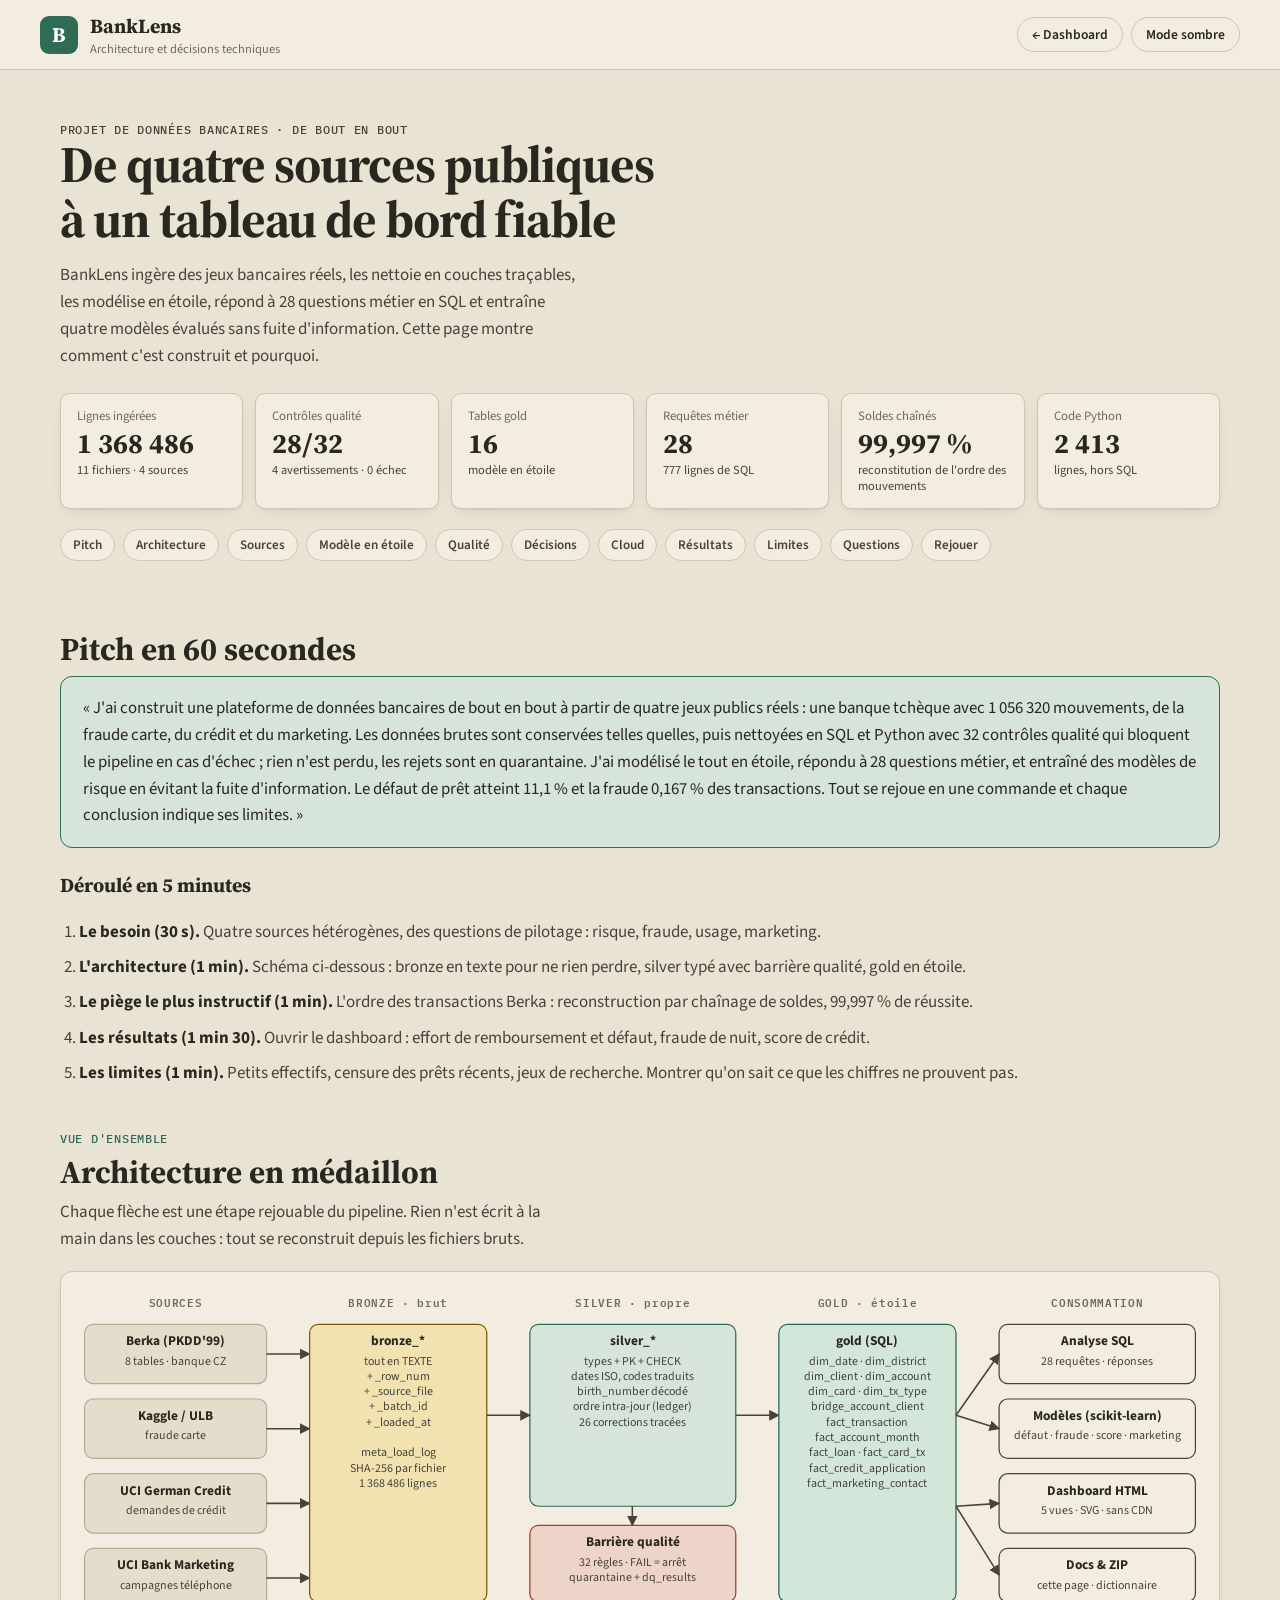
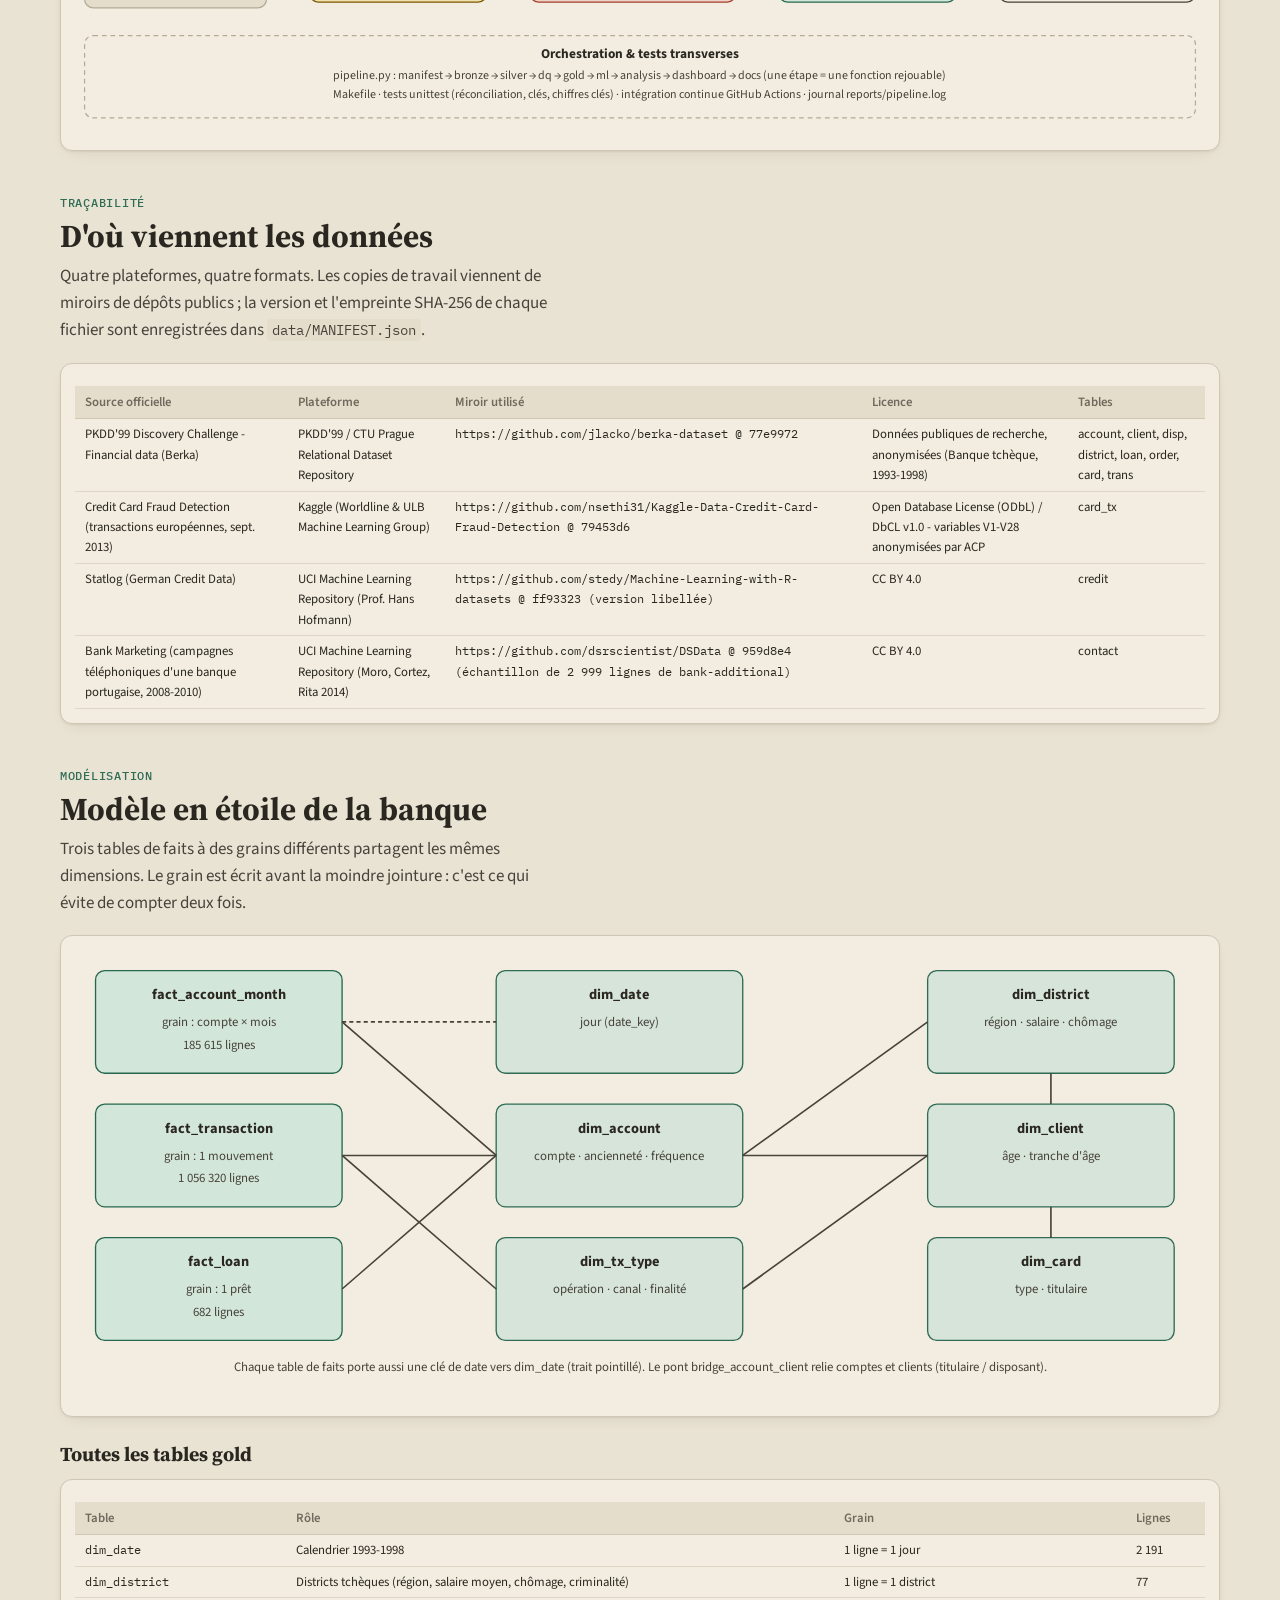
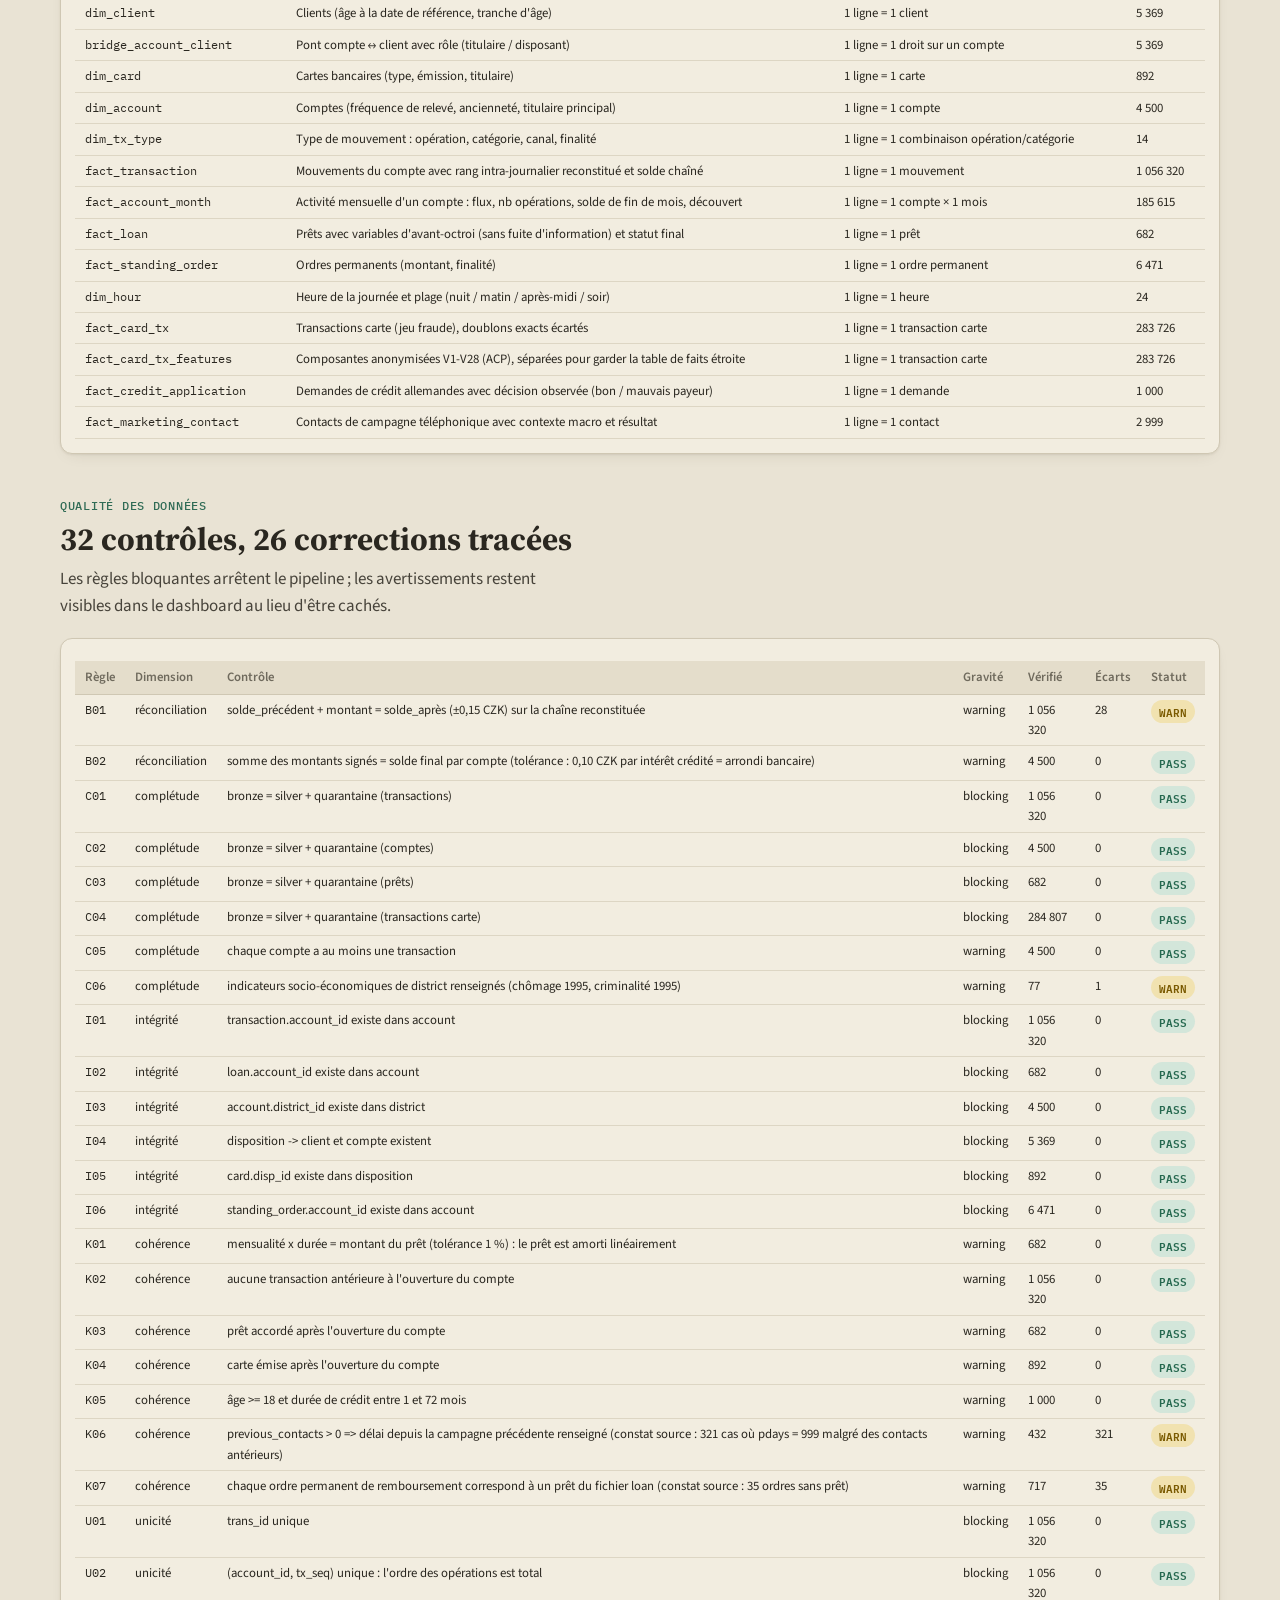
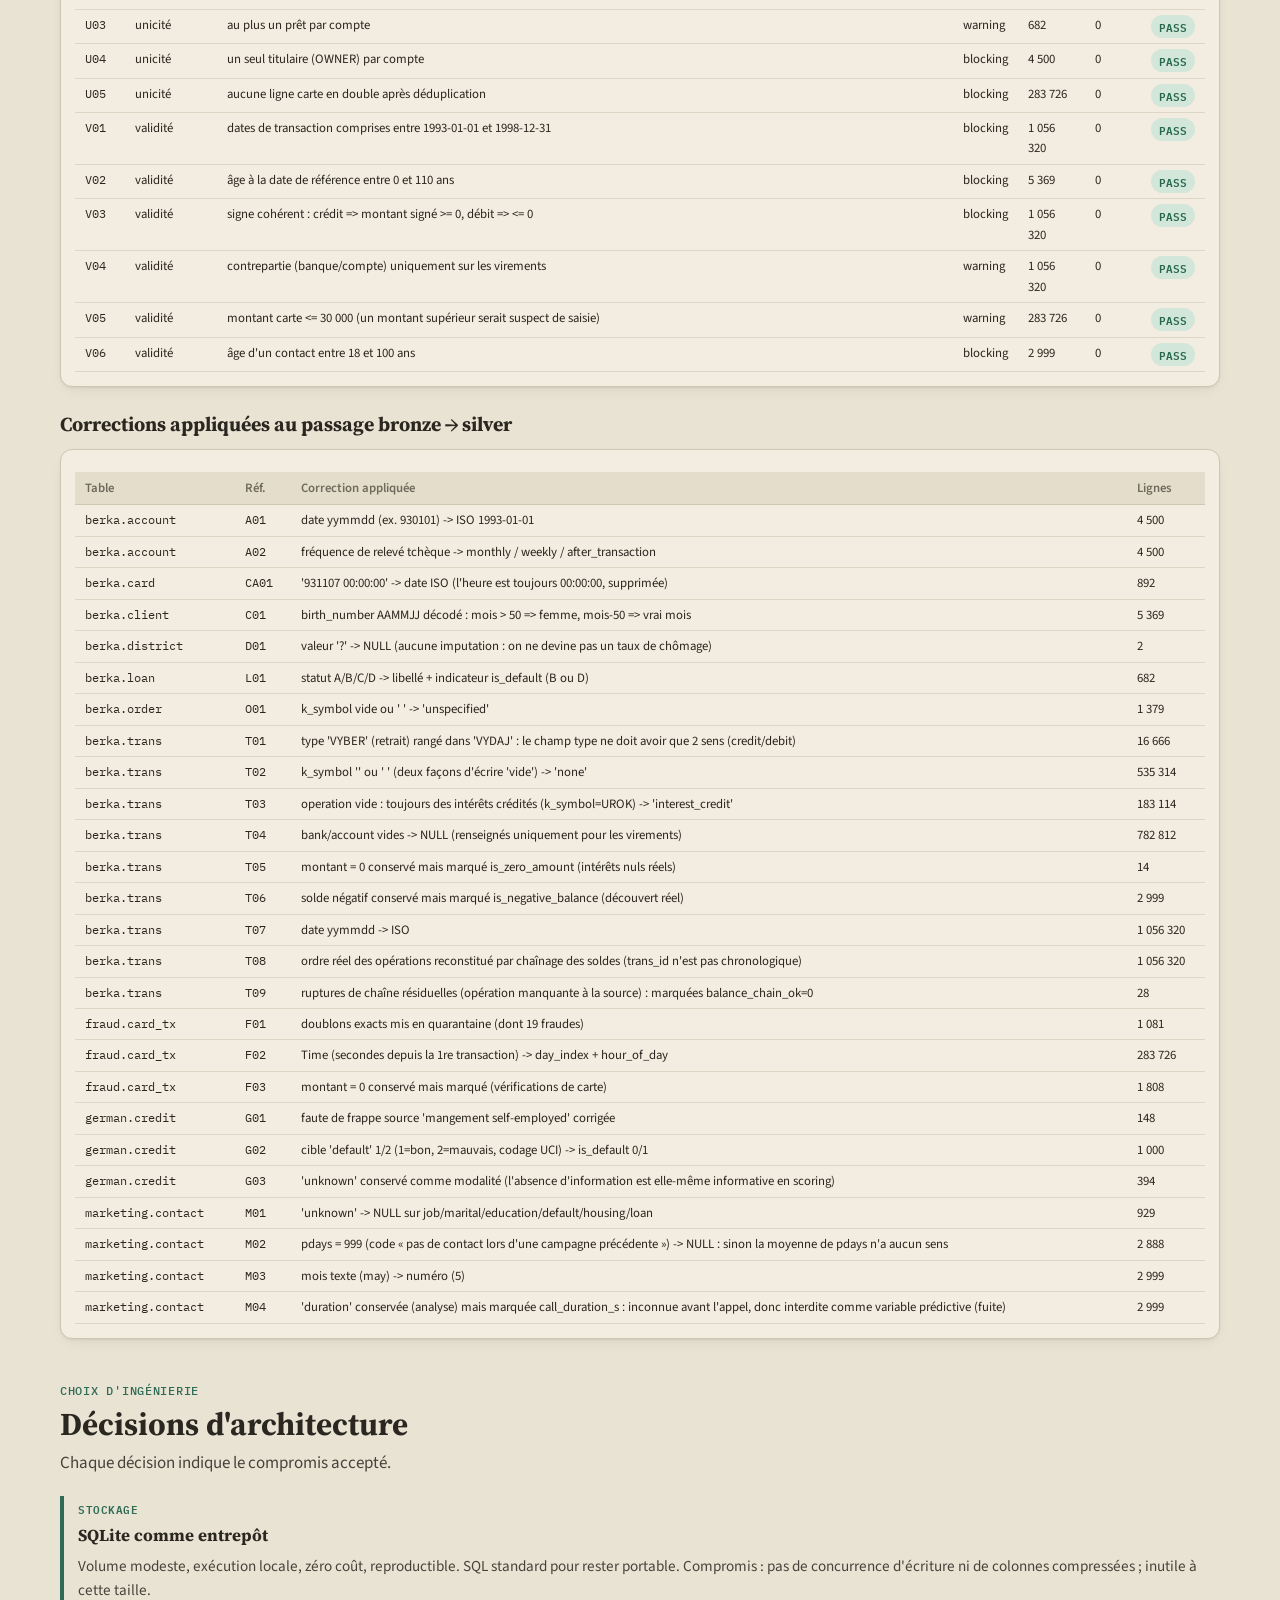
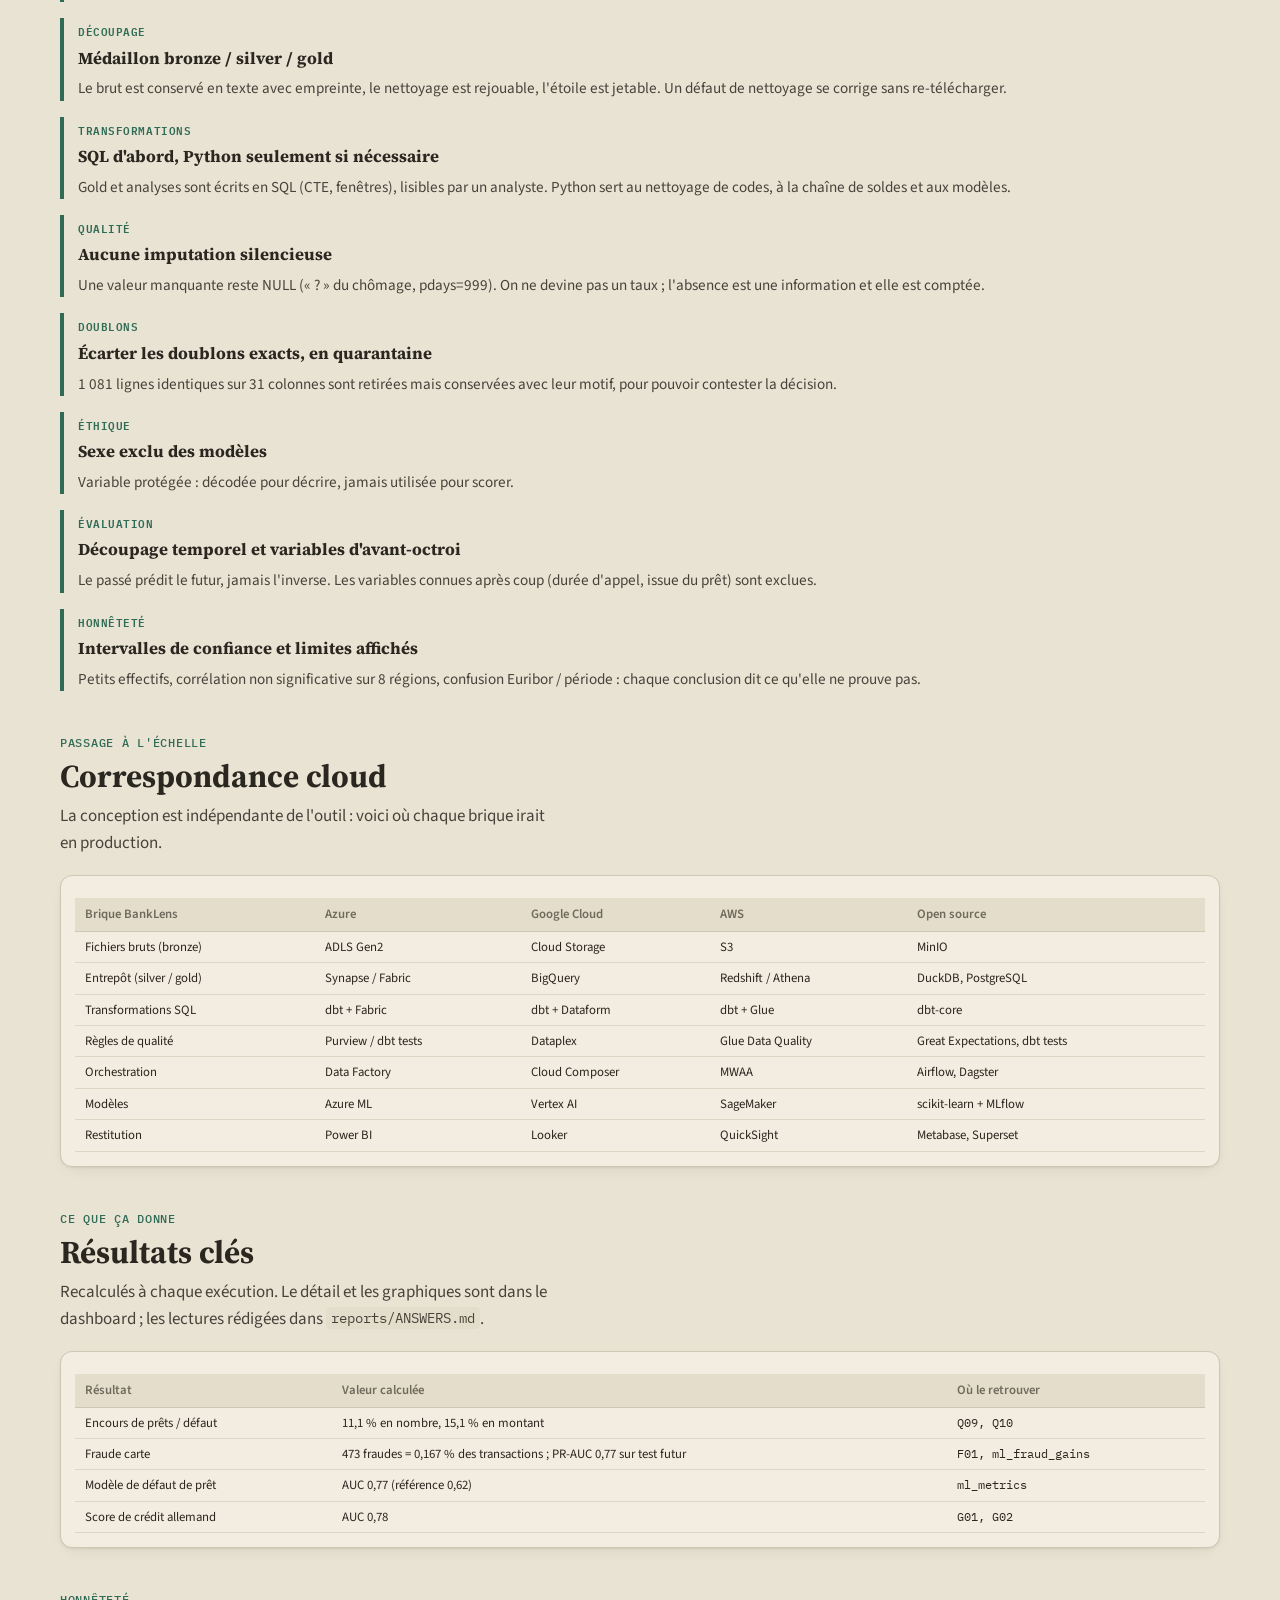
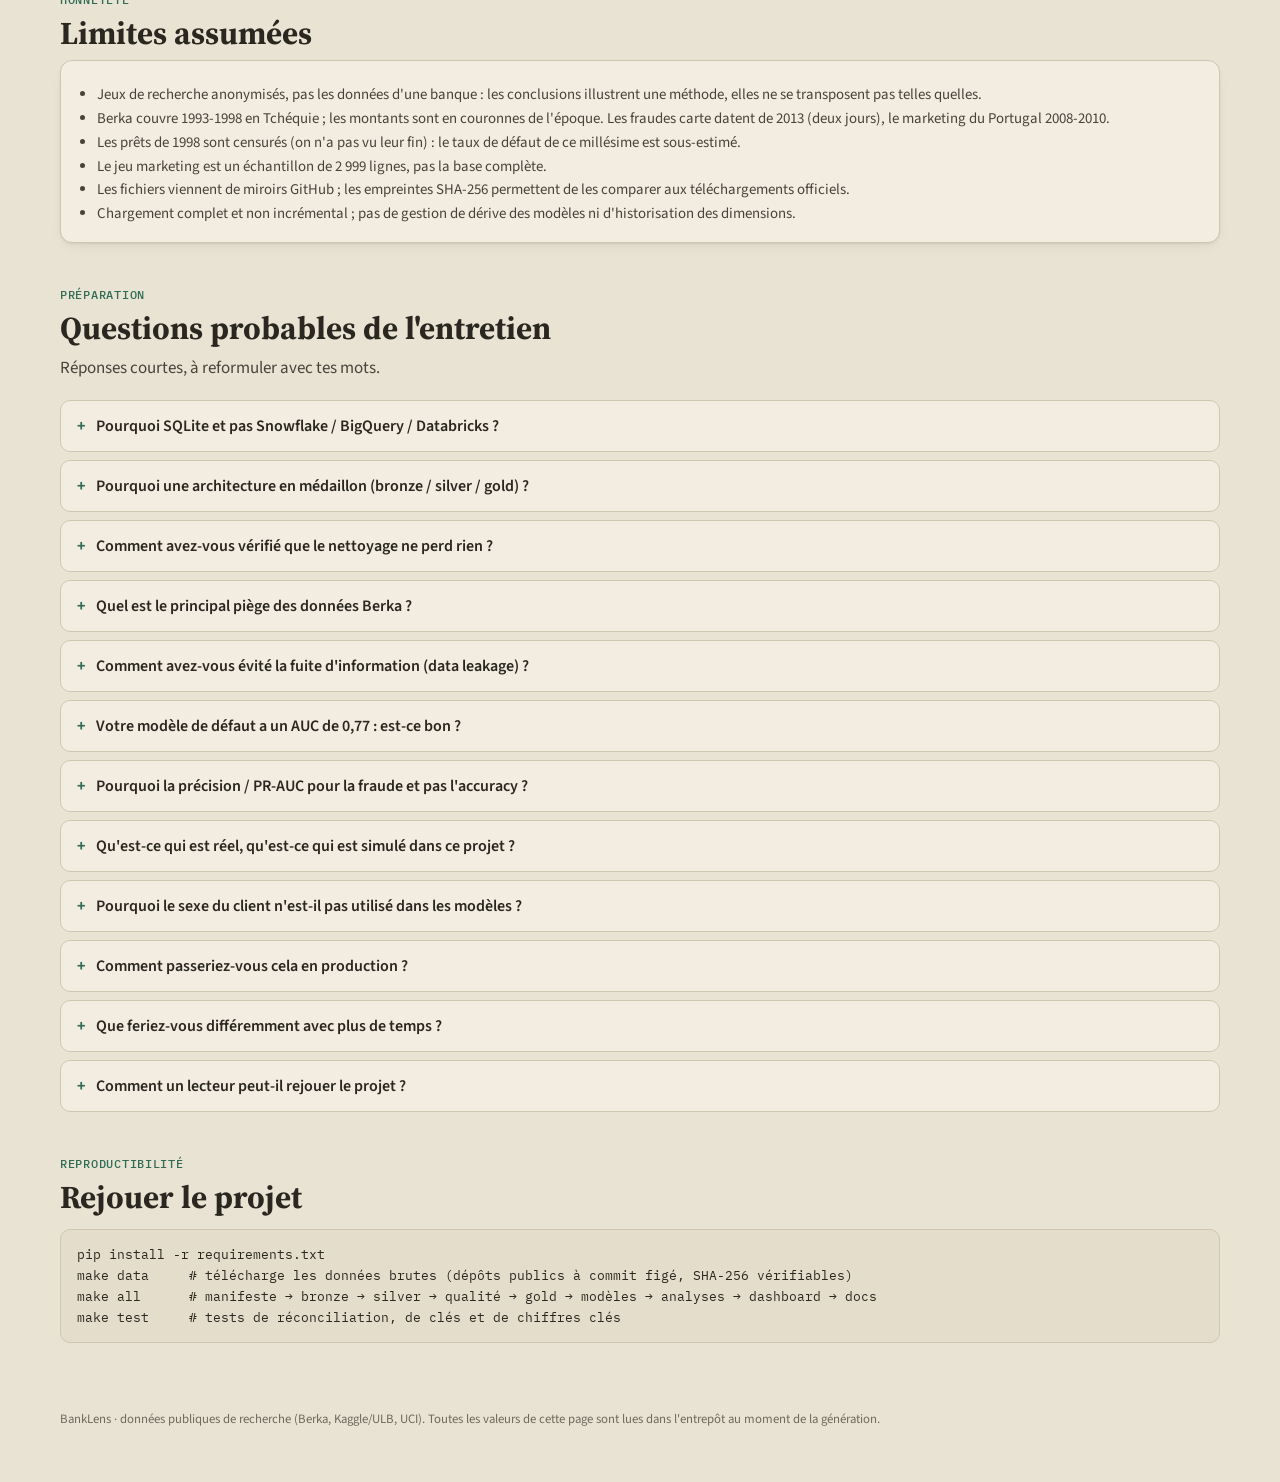
==== dashboard/architecture.html @ f5692cf8 "Initial commit: BankLens data platform" ====
<!doctype html><html lang="fr"><head><meta charset="utf-8"><meta name="viewport" content="width=device-width,initial-scale=1">
<title>BankLens - architecture</title>
<link rel="preconnect" href="https://fonts.googleapis.com"><link rel="preconnect" href="https://fonts.gstatic.com" crossorigin>
<link rel="stylesheet" href="https://fonts.googleapis.com/css2?family=Source+Serif+4:opsz,wght@8..60,400;8..60,600;8..60,700&family=Source+Sans+3:wght@400;500;600&family=IBM+Plex+Mono:wght@400;500&display=swap">
<style>:root{color-scheme:light;
--bg:#e9e3d4;--surface:#f2ede0;--surface-2:#e4ddcb;--ink:#2a2720;--ink-2:#47433a;--muted:#6f6a5d;--line:#cfc7b3;--line-soft:#ddd6c4;
--accent:#2f6b55;--accent-soft:#d6e4da;--on-accent:#fff;--bad:#a63d2a;--bad-soft:#eed3c8;--good:#25684f;--good-soft:#d3e6da;--warn:#7a5a00;--warn-soft:#f1e2b0;
--s1:#2a6fb5;--s2:#d0652f;--s3:#2e8a62;--alert:#d0652f;--grid:#d6cfbc;--axis:#b3ab96;
--f-display:"Source Serif 4",Georgia,"Times New Roman",serif;--f-body:"Source Sans 3","Segoe UI",system-ui,sans-serif;--f-mono:"IBM Plex Mono",ui-monospace,Menlo,Consolas,monospace;
--shadow:0 1px 2px rgba(60,50,30,.08),0 6px 18px -10px rgba(60,50,30,.18)}
:root[data-theme="dark"]{color-scheme:dark;
--bg:#1b1a17;--surface:#242320;--surface-2:#2d2b27;--ink:#f1ede4;--ink-2:#d2ccbf;--muted:#a39c8d;--line:#3b3832;--line-soft:#302e29;
--accent:#8fc3a8;--accent-soft:#26362e;--on-accent:#12201a;--bad:#e8a08f;--bad-soft:#3a2420;--good:#8fc3a8;--good-soft:#223329;--warn:#f0d58a;--warn-soft:#3a3016;
--s1:#4589d6;--s2:#dd6f3d;--s3:#29a578;--alert:#dd6f3d;--grid:#34322d;--axis:#4a463e;--shadow:0 1px 2px rgba(0,0,0,.35)}
*{box-sizing:border-box}html{scroll-behavior:smooth}
body{margin:0;background:var(--bg);color:var(--ink);font:17px/1.6 var(--f-body)}
h1,h2,h3{font-family:var(--f-display);margin:0;text-wrap:balance;color:var(--ink)}
.top{position:sticky;top:0;z-index:20;display:flex;flex-wrap:wrap;gap:12px 24px;align-items:center;padding:12px clamp(16px,4vw,40px);background:var(--surface);border-bottom:1px solid var(--line)}
.brand{display:flex;gap:12px;align-items:center}.brand b{font:700 1.25rem var(--f-display)}.brand small{display:block;color:var(--muted);font-size:.78rem;line-height:1.2}
.logo{display:grid;place-items:center;width:38px;height:38px;border-radius:9px;background:var(--accent);color:var(--on-accent);font:700 1.3rem var(--f-display)}
.tabs{display:flex;gap:4px;flex-wrap:wrap;margin-left:auto}.tab{font:600 .9rem var(--f-body);color:var(--ink-2);background:none;border:1px solid transparent;border-radius:8px;padding:8px 13px;cursor:pointer}
.tab:hover{background:var(--surface-2)}.tab[aria-selected="true"]{background:var(--accent-soft);color:var(--ink);border-color:var(--accent)}
.tools{display:flex;gap:8px}.btn{font:600 .85rem var(--f-body);color:var(--ink);text-decoration:none;background:var(--surface);border:1px solid var(--line);border-radius:99px;padding:7px 14px;cursor:pointer}.btn:hover{border-color:var(--accent)}
main{max-width:1240px;margin:0 auto;padding:28px clamp(16px,4vw,40px) 40px}
.vh{margin-bottom:22px}.kick{font:500 .76rem var(--f-mono);text-transform:uppercase;letter-spacing:.06em;color:var(--accent);margin:0 0 8px}
.vh h2{font-size:clamp(1.7rem,3.2vw,2.5rem);line-height:1.12;font-weight:700;letter-spacing:-.015em}.lead{max-width:62ch;color:var(--ink-2);margin:10px 0 0}
.kpis{display:grid;grid-template-columns:repeat(auto-fit,minmax(10.5rem,1fr));gap:12px;margin-bottom:22px}
.kpi{background:var(--surface);border:1px solid var(--line);border-radius:10px;padding:14px 16px;box-shadow:var(--shadow);min-width:0}
.kl{font-size:.8rem;color:var(--muted);line-height:1.25}.kv{font:700 1.75rem/1.15 var(--f-display);margin:4px 0 2px;white-space:nowrap;overflow:hidden;text-overflow:ellipsis}.ks{font-size:.78rem;color:var(--ink-2);line-height:1.3}
.kpi.warn .kv{color:var(--bad)}.kpi.good .kv{color:var(--good)}
.grid{display:grid;grid-template-columns:repeat(2,minmax(0,1fr));gap:18px}.card{margin:0;background:var(--surface);border:1px solid var(--line);border-radius:12px;padding:18px 20px 14px;box-shadow:var(--shadow);min-width:0}
.card.wide{grid-column:1/-1}.card h3{font-size:1.18rem;line-height:1.25;font-weight:700}.sub{margin:5px 0 12px;color:var(--muted);font-size:.84rem;line-height:1.4}
.plot{width:100%}.ch{width:100%;height:auto;display:block;overflow:visible}
.note{margin:8px 0 0;font-size:.84rem;color:var(--ink-2);padding:8px 11px;border-left:3px solid var(--accent);background:var(--accent-soft);border-radius:0 6px 6px 0}
.src{margin:12px 0 0;font:400 .72rem var(--f-mono);color:var(--muted)}
details.dv{margin-top:10px}details.dv summary{cursor:pointer;font-size:.82rem;color:var(--accent);font-weight:600}
.tw{overflow-x:auto;margin-top:8px}table{border-collapse:collapse;width:100%;font-size:.8rem}caption{text-align:left}
th{text-align:left;font-weight:600;color:var(--muted);background:var(--surface-2);padding:6px 10px;border-bottom:1px solid var(--line);white-space:nowrap}
td{padding:5px 10px;border-bottom:1px solid var(--line-soft);vertical-align:top}.r{text-align:right;font-variant-numeric:tabular-nums}.mono{font-family:var(--f-mono);font-size:.74rem}.sha{color:var(--muted)}
code{font-family:var(--f-mono);font-size:.85em;background:var(--surface-2);padding:.1em .35em;border-radius:4px}
.chip{display:inline-block;font:600 .68rem var(--f-mono);padding:2px 8px;border-radius:99px}.chip.ok{background:var(--good-soft);color:var(--good)}.chip.warn{background:var(--warn-soft);color:var(--warn)}.chip.ko{background:var(--bad-soft);color:var(--bad)}
/* graphiques */
svg line.gl{stroke:var(--grid);stroke-width:1}svg line.base{stroke:var(--axis);stroke-width:1.2}svg line.tick{stroke:var(--axis)}
svg .ax{fill:var(--muted);font:11px var(--f-body)}svg .ax.lab{fill:var(--ink-2);font-size:12px}svg .ax.em{fill:var(--ink-2);font-weight:600}
svg .vl{fill:var(--ink);font:600 11.5px var(--f-body);font-variant-numeric:tabular-nums}svg .vl.sm{font-size:10px}svg .lg{fill:var(--ink-2);font:12px var(--f-body)}
svg .mk.s1,svg .dot.s1{fill:var(--s1)}svg .mk.s2,svg .dot.s2{fill:var(--s2)}svg .mk.s3,svg .dot.s3{fill:var(--s3)}svg .mk.bad{fill:var(--alert)}
svg .mk{transition:opacity .15s}svg .mk:hover{opacity:.8}
svg .ln{fill:none;stroke-width:2.4;stroke-linejoin:round;stroke-linecap:round}svg .ln.s1{stroke:var(--s1)}svg .ln.s2{stroke:var(--s2)}svg .ln.s3{stroke:var(--s3)}
svg .hit{fill:transparent;cursor:crosshair}svg .hit:hover{fill:var(--ink);fill-opacity:.15}svg .ring{fill:none;stroke:var(--alert);stroke-width:2}svg .band{fill:var(--accent-soft);opacity:.6}
#tip{position:fixed;z-index:50;pointer-events:none;background:var(--ink);color:var(--bg);font:600 .78rem var(--f-body);padding:6px 10px;border-radius:6px;max-width:280px}
footer{max-width:1240px;margin:0 auto;padding:0 clamp(16px,4vw,40px) 40px;color:var(--muted);font-size:.8rem}
[hidden]{display:none!important}
@media (max-width:860px){.grid{grid-template-columns:minmax(0,1fr)}.tabs{margin-left:0;width:100%;overflow-x:auto;flex-wrap:nowrap}.tab{white-space:nowrap}.tools{margin-left:auto}.brand small{display:none}}
@media (max-width:430px){.kv{font-size:1.5rem}.card{padding:14px 12px 12px}}
@media print{.top,#tip{display:none}.view{display:block!important;break-after:page}.card{break-inside:avoid;box-shadow:none}}

.hero{padding:10px 0 26px}.hero h1{font-size:clamp(2rem,4.4vw,3.2rem);line-height:1.08;letter-spacing:-.02em;font-weight:700;max-width:30ch}
.hero p{max-width:66ch;color:var(--ink-2);margin:14px 0 0}
.toc{display:flex;gap:8px;flex-wrap:wrap;margin:20px 0 0}.toc a{font:600 .82rem var(--f-body);text-decoration:none;color:var(--ink-2);border:1px solid var(--line);border-radius:99px;padding:6px 12px;background:var(--surface)}.toc a:hover{border-color:var(--accent);color:var(--ink)}
.blk{margin-top:44px}.blk>h2{font-size:clamp(1.5rem,2.6vw,2rem);line-height:1.15;margin:4px 0 8px}.blk>.lead{margin:0 0 18px}
.scroll{overflow-x:auto;background:var(--surface);border:1px solid var(--line);border-radius:12px;padding:14px;box-shadow:var(--shadow)}
svg.arch{width:100%;min-width:900px;height:auto;display:block}
svg.arch rect{stroke-width:1.3}svg.arch .b-src{fill:var(--surface-2);stroke:var(--axis)}svg.arch .b-br{fill:var(--warn-soft);stroke:var(--warn)}svg.arch .b-si{fill:var(--accent-soft);stroke:var(--accent)}
svg.arch .b-dq{fill:var(--bad-soft);stroke:var(--bad)}svg.arch .b-go{fill:var(--good-soft);stroke:var(--good)}svg.arch .b-co{fill:var(--surface);stroke:var(--ink-2)}svg.arch .b-or{fill:none;stroke:var(--axis);stroke-dasharray:5 4}
svg.arch .bt{fill:var(--ink);font:700 14px var(--f-body)}svg.arch .bl{fill:var(--ink-2);font:12.5px var(--f-body)}svg.arch .ch2{fill:var(--muted);font:600 11.5px var(--f-mono);letter-spacing:.06em}
svg.arch .ar{stroke:var(--ink-2);stroke-width:1.6;fill:none}svg.arch .ar.dash{stroke-dasharray:4 3}svg.arch .ahp{fill:var(--ink-2)}
.two{display:grid;grid-template-columns:repeat(auto-fit,minmax(min(100%,19rem),1fr));gap:16px}
.box{background:var(--surface);border:1px solid var(--line);border-radius:12px;padding:16px 18px;box-shadow:var(--shadow);min-width:0}
.box h3{font-size:1.1rem;margin:0 0 6px}.box p{margin:6px 0;color:var(--ink-2);font-size:.95rem}.box ul{margin:6px 0 0;padding-left:1.1rem;color:var(--ink-2);font-size:.93rem}
.adr{border-left:4px solid var(--accent);padding-left:14px;margin:0 0 16px}.adr h3{font-size:1.05rem;margin:0}.adr p{margin:4px 0;color:var(--ink-2);font-size:.95rem}.adr .tag{font:600 .7rem var(--f-mono);color:var(--accent);text-transform:uppercase;letter-spacing:.05em}
details.qa{background:var(--surface);border:1px solid var(--line);border-radius:10px;padding:2px 16px;margin-bottom:8px}details.qa summary{cursor:pointer;font:600 1rem var(--f-body);padding:12px 0;list-style:none}
details.qa summary::-webkit-details-marker{display:none}details.qa summary::before{content:"+";display:inline-block;width:1.2em;color:var(--accent);font-weight:700}details.qa[open] summary::before{content:"–"}
details.qa p{margin:0 0 14px;color:var(--ink-2)}
pre.cmd{background:var(--surface-2);border:1px solid var(--line);border-radius:10px;padding:14px 16px;overflow-x:auto;font:.84rem/1.55 var(--f-mono);color:var(--ink)}
.pitch{background:var(--accent-soft);border:1px solid var(--accent);border-radius:12px;padding:18px 22px;color:var(--ink);font-size:1.05rem}.pitch p{margin:0}
ol.walk{padding-left:1.2rem;color:var(--ink-2)}ol.walk li{margin:8px 0}ol.walk b{color:var(--ink)}
.hn{display:grid;grid-template-columns:repeat(auto-fit,minmax(9.5rem,1fr));gap:12px;margin-top:22px}
</style></head><body>
<header class="top"><div class="brand"><span class="logo">B</span><div><b>BankLens</b><small>Architecture et décisions techniques</small></div></div>
<div class="tools" style="margin-left:auto"><a class="btn" href="index.html">← Dashboard</a><button class="btn" id="theme" aria-label="Changer de thème">Mode sombre</button></div></header>
<main>
<section class="hero"><p class="kick">Projet de données bancaires · de bout en bout</p>
<h1>De quatre sources publiques à un tableau de bord fiable</h1>
<p>BankLens ingère des jeux bancaires réels, les nettoie en couches traçables, les modélise en étoile, répond à 28 questions métier en SQL et entraîne quatre modèles évalués sans fuite d'information. Cette page montre comment c'est construit et pourquoi.</p>
<div class="hn"><div class="kpi"><div class="kl">Lignes ingérées</div><div class="kv">1 368 486</div><div class="ks">11 fichiers · 4 sources</div></div><div class="kpi"><div class="kl">Contrôles qualité</div><div class="kv">28/32</div><div class="ks">4 avertissements · 0 échec</div></div><div class="kpi"><div class="kl">Tables gold</div><div class="kv">16</div><div class="ks">modèle en étoile</div></div><div class="kpi"><div class="kl">Requêtes métier</div><div class="kv">28</div><div class="ks">777 lignes de SQL</div></div><div class="kpi"><div class="kl">Soldes chaînés</div><div class="kv">99,997&nbsp;%</div><div class="ks">reconstitution de l'ordre des mouvements</div></div><div class="kpi"><div class="kl">Code Python</div><div class="kv">2 413</div><div class="ks">lignes, hors SQL</div></div></div>
<nav class="toc" aria-label="Sommaire"><a href="#pitch">Pitch</a><a href="#archi">Architecture</a><a href="#lineage">Sources</a><a href="#etoile">Modèle en étoile</a><a href="#qualite">Qualité</a><a href="#adr">Décisions</a><a href="#cloud">Cloud</a><a href="#resultats">Résultats</a><a href="#limites">Limites</a><a href="#qa">Questions</a><a href="#rejouer">Rejouer</a></nav></section>

<section class="blk" id="pitch"><h2>Pitch en 60 secondes</h2>
<div class="pitch"><p>« J'ai construit une plateforme de données bancaires de bout en bout à partir de quatre jeux publics réels : une banque tchèque avec 1 056 320 mouvements, de la fraude carte, du crédit et du marketing. Les données brutes sont conservées telles quelles, puis nettoyées en SQL et Python avec 32 contrôles qualité qui bloquent le pipeline en cas d'échec ; rien n'est perdu, les rejets sont en quarantaine. J'ai modélisé le tout en étoile, répondu à 28 questions métier, et entraîné des modèles de risque en évitant la fuite d'information. Le défaut de prêt atteint 11,1&nbsp;% et la fraude 0,167&nbsp;% des transactions. Tout se rejoue en une commande et chaque conclusion indique ses limites. »</p></div>
<h3 style="margin:22px 0 4px">Déroulé en 5 minutes</h3>
<ol class="walk"><li><b>Le besoin (30 s).</b> Quatre sources hétérogènes, des questions de pilotage : risque, fraude, usage, marketing.</li>
<li><b>L'architecture (1 min).</b> Schéma ci-dessous : bronze en texte pour ne rien perdre, silver typé avec barrière qualité, gold en étoile.</li>
<li><b>Le piège le plus instructif (1 min).</b> L'ordre des transactions Berka : reconstruction par chaînage de soldes, 99,997&nbsp;% de réussite.</li>
<li><b>Les résultats (1 min 30).</b> Ouvrir le dashboard : effort de remboursement et défaut, fraude de nuit, score de crédit.</li>
<li><b>Les limites (1 min).</b> Petits effectifs, censure des prêts récents, jeux de recherche. Montrer qu'on sait ce que les chiffres ne prouvent pas.</li></ol></section>

<section class="blk" id="archi"><p class="kick">Vue d'ensemble</p><h2>Architecture en médaillon</h2><p class="lead">Chaque flèche est une étape rejouable du pipeline. Rien n'est écrit à la main dans les couches : tout se reconstruit depuis les fichiers bruts.</p>
<div class="scroll"><svg class="arch" viewBox="0 0 1180 470" role="img" aria-label="Architecture BankLens : sources, bronze, silver, gold, consommation"><defs><marker id="ah" viewBox="0 0 10 10" refX="9" refY="5" markerWidth="7" markerHeight="7" orient="auto-start-reverse"><path d="M0,0 L10,5 L0,10 z" class="ahp"/></marker></defs><text class="ch2" x="105.0" y="22" text-anchor="middle">SOURCES</text><text class="ch2" x="337.5" y="22" text-anchor="middle">BRONZE · brut</text><text class="ch2" x="582.5" y="22" text-anchor="middle">SILVER · propre</text><text class="ch2" x="827.5" y="22" text-anchor="middle">GOLD · étoile</text><text class="ch2" x="1067.5" y="22" text-anchor="middle">CONSOMMATION</text><g><rect class="b-src" x="10" y="40" width="190" height="62" rx="9"/><text class="bt" x="105.0" y="62" text-anchor="middle">Berka (PKDD&#x27;99)</text><text class="bl" x="105.0" y="82" text-anchor="middle">8 tables · banque CZ</text></g><line class="ar" x1="200" y1="71" x2="245" y2="71" marker-end="url(#ah)"/><g><rect class="b-src" x="10" y="118" width="190" height="62" rx="9"/><text class="bt" x="105.0" y="140" text-anchor="middle">Kaggle / ULB</text><text class="bl" x="105.0" y="160" text-anchor="middle">fraude carte</text></g><line class="ar" x1="200" y1="149" x2="245" y2="149" marker-end="url(#ah)"/><g><rect class="b-src" x="10" y="196" width="190" height="62" rx="9"/><text class="bt" x="105.0" y="218" text-anchor="middle">UCI German Credit</text><text class="bl" x="105.0" y="238" text-anchor="middle">demandes de crédit</text></g><line class="ar" x1="200" y1="227" x2="245" y2="227" marker-end="url(#ah)"/><g><rect class="b-src" x="10" y="274" width="190" height="62" rx="9"/><text class="bt" x="105.0" y="296" text-anchor="middle">UCI Bank Marketing</text><text class="bl" x="105.0" y="316" text-anchor="middle">campagnes téléphone</text></g><line class="ar" x1="200" y1="305" x2="245" y2="305" marker-end="url(#ah)"/><g><rect class="b-br" x="245" y="40" width="185" height="290" rx="9"/><text class="bt" x="337.5" y="62" text-anchor="middle">bronze_*</text><text class="bl" x="337.5" y="82" text-anchor="middle">tout en TEXTE</text><text class="bl" x="337.5" y="98" text-anchor="middle">+ _row_num</text><text class="bl" x="337.5" y="114" text-anchor="middle">+ _source_file</text><text class="bl" x="337.5" y="130" text-anchor="middle">+ _batch_id</text><text class="bl" x="337.5" y="146" text-anchor="middle">+ _loaded_at</text><text class="bl" x="337.5" y="162" text-anchor="middle"></text><text class="bl" x="337.5" y="178" text-anchor="middle">meta_load_log</text><text class="bl" x="337.5" y="194" text-anchor="middle">SHA-256 par fichier</text><text class="bl" x="337.5" y="210" text-anchor="middle">1 368 486 lignes</text></g><g><rect class="b-si" x="475" y="40" width="215" height="190" rx="9"/><text class="bt" x="582.5" y="62" text-anchor="middle">silver_*</text><text class="bl" x="582.5" y="82" text-anchor="middle">types + PK + CHECK</text><text class="bl" x="582.5" y="98" text-anchor="middle">dates ISO, codes traduits</text><text class="bl" x="582.5" y="114" text-anchor="middle">birth_number décodé</text><text class="bl" x="582.5" y="130" text-anchor="middle">ordre intra-jour (ledger)</text><text class="bl" x="582.5" y="146" text-anchor="middle">26 corrections tracées</text></g><line class="ar" x1="430" y1="135" x2="475" y2="135" marker-end="url(#ah)"/><g><rect class="b-dq" x="475" y="250" width="215" height="80" rx="9"/><text class="bt" x="582.5" y="272" text-anchor="middle">Barrière qualité</text><text class="bl" x="582.5" y="292" text-anchor="middle">32 règles · FAIL = arrêt</text><text class="bl" x="582.5" y="308" text-anchor="middle">quarantaine + dq_results</text></g><line class="ar" x1="582" y1="230" x2="582" y2="250" marker-end="url(#ah)"/><line class="ar" x1="690" y1="135" x2="735" y2="135" marker-end="url(#ah)"/><g><rect class="b-go" x="735" y="40" width="185" height="290" rx="9"/><text class="bt" x="827.5" y="62" text-anchor="middle">gold (SQL)</text><text class="bl" x="827.5" y="82" text-anchor="middle">dim_date · dim_district</text><text class="bl" x="827.5" y="98" text-anchor="middle">dim_client · dim_account</text><text class="bl" x="827.5" y="114" text-anchor="middle">dim_card · dim_tx_type</text><text class="bl" x="827.5" y="130" text-anchor="middle">bridge_account_client</text><text class="bl" x="827.5" y="146" text-anchor="middle">fact_transaction</text><text class="bl" x="827.5" y="162" text-anchor="middle">fact_account_month</text><text class="bl" x="827.5" y="178" text-anchor="middle">fact_loan · fact_card_tx</text><text class="bl" x="827.5" y="194" text-anchor="middle">fact_credit_application</text><text class="bl" x="827.5" y="210" text-anchor="middle">fact_marketing_contact</text></g><g><rect class="b-co" x="965" y="40" width="205" height="62" rx="9"/><text class="bt" x="1067.5" y="62" text-anchor="middle">Analyse SQL</text><text class="bl" x="1067.5" y="82" text-anchor="middle">28 requêtes · réponses</text></g><g><rect class="b-co" x="965" y="118" width="205" height="62" rx="9"/><text class="bt" x="1067.5" y="140" text-anchor="middle">Modèles (scikit-learn)</text><text class="bl" x="1067.5" y="160" text-anchor="middle">défaut · fraude · score · marketing</text></g><g><rect class="b-co" x="965" y="196" width="205" height="62" rx="9"/><text class="bt" x="1067.5" y="218" text-anchor="middle">Dashboard HTML</text><text class="bl" x="1067.5" y="238" text-anchor="middle">5 vues · SVG · sans CDN</text></g><g><rect class="b-co" x="965" y="274" width="205" height="56" rx="9"/><text class="bt" x="1067.5" y="296" text-anchor="middle">Docs &amp; ZIP</text><text class="bl" x="1067.5" y="316" text-anchor="middle">cette page · dictionnaire</text></g><line class="ar" x1="920" y1="135" x2="965" y2="71" marker-end="url(#ah)"/><line class="ar" x1="920" y1="135" x2="965" y2="149" marker-end="url(#ah)"/><line class="ar" x1="920" y1="230" x2="965" y2="227" marker-end="url(#ah)"/><line class="ar" x1="920" y1="230" x2="965" y2="302" marker-end="url(#ah)"/><rect class="b-or" x="10" y="365" width="1160" height="86" rx="9"/><text class="bt" x="590" y="388" text-anchor="middle">Orchestration &amp; tests transverses</text><text class="bl" x="590" y="410" text-anchor="middle">pipeline.py : manifest → bronze → silver → dq → gold → ml → analysis → dashboard → docs (une étape = une fonction rejouable)</text><text class="bl" x="590" y="430" text-anchor="middle">Makefile · tests unittest (réconciliation, clés, chiffres clés) · intégration continue GitHub Actions · journal reports/pipeline.log</text></svg></div></section>

<section class="blk" id="lineage"><p class="kick">Traçabilité</p><h2>D'où viennent les données</h2><p class="lead">Quatre plateformes, quatre formats. Les copies de travail viennent de miroirs de dépôts publics ; la version et l'empreinte SHA-256 de chaque fichier sont enregistrées dans <code>data/MANIFEST.json</code>.</p>
<div class="scroll"><div class="tw"><table><thead><tr><th>Source officielle</th><th>Plateforme</th><th>Miroir utilisé</th><th>Licence</th><th>Tables</th></tr></thead><tbody><tr><td>PKDD&#x27;99 Discovery Challenge - Financial data (Berka)</td><td>PKDD&#x27;99 / CTU Prague Relational Dataset Repository</td><td><span class="mono">https://github.com/jlacko/berka-dataset @ 77e9972</span></td><td>Données publiques de recherche, anonymisées (Banque tchèque, 1993-1998)</td><td>account, client, disp, district, loan, order, card, trans</td></tr><tr><td>Credit Card Fraud Detection (transactions européennes, sept. 2013)</td><td>Kaggle (Worldline &amp; ULB Machine Learning Group)</td><td><span class="mono">https://github.com/nsethi31/Kaggle-Data-Credit-Card-Fraud-Detection @ 79453d6</span></td><td>Open Database License (ODbL) / DbCL v1.0 - variables V1-V28 anonymisées par ACP</td><td>card_tx</td></tr><tr><td>Statlog (German Credit Data)</td><td>UCI Machine Learning Repository (Prof. Hans Hofmann)</td><td><span class="mono">https://github.com/stedy/Machine-Learning-with-R-datasets @ ff93323 (version libellée)</span></td><td>CC BY 4.0</td><td>credit</td></tr><tr><td>Bank Marketing (campagnes téléphoniques d&#x27;une banque portugaise, 2008-2010)</td><td>UCI Machine Learning Repository (Moro, Cortez, Rita 2014)</td><td><span class="mono">https://github.com/dsrscientist/DSData @ 959d8e4 (échantillon de 2 999 lignes de bank-additional)</span></td><td>CC BY 4.0</td><td>contact</td></tr></tbody></table></div></div></section>

<section class="blk" id="etoile"><p class="kick">Modélisation</p><h2>Modèle en étoile de la banque</h2><p class="lead">Trois tables de faits à des grains différents partagent les mêmes dimensions. Le grain est écrit avant la moindre jointure : c'est ce qui évite de compter deux fois.</p>
<div class="scroll"><svg class="arch" viewBox="0 0 1100 440" role="img" aria-label="Modèle en étoile de la banque"><rect class="b-go" x="20" y="20" width="240" height="100" rx="9"/><text class="bt" x="140" y="48" text-anchor="middle">fact_account_month</text><text class="bl" x="140" y="74" text-anchor="middle">grain : compte × mois</text><text class="bl" x="140" y="96" text-anchor="middle">185 615 lignes</text><rect class="b-go" x="20" y="150" width="240" height="100" rx="9"/><text class="bt" x="140" y="178" text-anchor="middle">fact_transaction</text><text class="bl" x="140" y="204" text-anchor="middle">grain : 1 mouvement</text><text class="bl" x="140" y="226" text-anchor="middle">1 056 320 lignes</text><rect class="b-go" x="20" y="280" width="240" height="100" rx="9"/><text class="bt" x="140" y="308" text-anchor="middle">fact_loan</text><text class="bl" x="140" y="334" text-anchor="middle">grain : 1 prêt</text><text class="bl" x="140" y="356" text-anchor="middle">682 lignes</text><rect class="b-si" x="410" y="20" width="240" height="100" rx="9"/><text class="bt" x="530" y="48" text-anchor="middle">dim_date</text><text class="bl" x="530" y="74" text-anchor="middle">jour (date_key)</text><rect class="b-si" x="410" y="150" width="240" height="100" rx="9"/><text class="bt" x="530" y="178" text-anchor="middle">dim_account</text><text class="bl" x="530" y="204" text-anchor="middle">compte · ancienneté · fréquence</text><rect class="b-si" x="410" y="280" width="240" height="100" rx="9"/><text class="bt" x="530" y="308" text-anchor="middle">dim_tx_type</text><text class="bl" x="530" y="334" text-anchor="middle">opération · canal · finalité</text><rect class="b-si" x="830" y="20" width="240" height="100" rx="9"/><text class="bt" x="950" y="48" text-anchor="middle">dim_district</text><text class="bl" x="950" y="74" text-anchor="middle">région · salaire · chômage</text><rect class="b-si" x="830" y="150" width="240" height="100" rx="9"/><text class="bt" x="950" y="178" text-anchor="middle">dim_client</text><text class="bl" x="950" y="204" text-anchor="middle">âge · tranche d'âge</text><rect class="b-si" x="830" y="280" width="240" height="100" rx="9"/><text class="bt" x="950" y="308" text-anchor="middle">dim_card</text><text class="bl" x="950" y="334" text-anchor="middle">type · titulaire</text><line class="ar dash" x1="260" y1="70" x2="410" y2="70"/><line class="ar" x1="260" y1="70" x2="410" y2="200"/><line class="ar" x1="260" y1="200" x2="410" y2="200"/><line class="ar" x1="260" y1="200" x2="410" y2="330"/><line class="ar" x1="260" y1="330" x2="410" y2="200"/><line class="ar" x1="650" y1="200" x2="830" y2="200"/><line class="ar" x1="650" y1="200" x2="830" y2="70"/><line class="ar" x1="650" y1="330" x2="830" y2="200"/><line class="ar" x1="950" y1="150" x2="950" y2="120"/><line class="ar" x1="950" y1="280" x2="950" y2="250"/><text class="bl" x="550" y="410" text-anchor="middle">Chaque table de faits porte aussi une clé de date vers dim_date (trait pointillé). Le pont bridge_account_client relie comptes et clients (titulaire / disposant).</text></svg></div>
<h3 style="margin:22px 0 8px">Toutes les tables gold</h3><div class="scroll"><div class="tw"><table><thead><tr><th>Table</th><th>Rôle</th><th>Grain</th><th>Lignes</th></tr></thead><tbody><tr><td><span class="mono">dim_date</span></td><td>Calendrier 1993-1998</td><td>1 ligne = 1 jour</td><td>2 191</td></tr><tr><td><span class="mono">dim_district</span></td><td>Districts tchèques (région, salaire moyen, chômage, criminalité)</td><td>1 ligne = 1 district</td><td>77</td></tr><tr><td><span class="mono">dim_client</span></td><td>Clients (âge à la date de référence, tranche d&#x27;âge)</td><td>1 ligne = 1 client</td><td>5 369</td></tr><tr><td><span class="mono">bridge_account_client</span></td><td>Pont compte ↔ client avec rôle (titulaire / disposant)</td><td>1 ligne = 1 droit sur un compte</td><td>5 369</td></tr><tr><td><span class="mono">dim_card</span></td><td>Cartes bancaires (type, émission, titulaire)</td><td>1 ligne = 1 carte</td><td>892</td></tr><tr><td><span class="mono">dim_account</span></td><td>Comptes (fréquence de relevé, ancienneté, titulaire principal)</td><td>1 ligne = 1 compte</td><td>4 500</td></tr><tr><td><span class="mono">dim_tx_type</span></td><td>Type de mouvement : opération, catégorie, canal, finalité</td><td>1 ligne = 1 combinaison opération/catégorie</td><td>14</td></tr><tr><td><span class="mono">fact_transaction</span></td><td>Mouvements du compte avec rang intra-journalier reconstitué et solde chaîné</td><td>1 ligne = 1 mouvement</td><td>1 056 320</td></tr><tr><td><span class="mono">fact_account_month</span></td><td>Activité mensuelle d&#x27;un compte : flux, nb opérations, solde de fin de mois, découvert</td><td>1 ligne = 1 compte × 1 mois</td><td>185 615</td></tr><tr><td><span class="mono">fact_loan</span></td><td>Prêts avec variables d&#x27;avant-octroi (sans fuite d&#x27;information) et statut final</td><td>1 ligne = 1 prêt</td><td>682</td></tr><tr><td><span class="mono">fact_standing_order</span></td><td>Ordres permanents (montant, finalité)</td><td>1 ligne = 1 ordre permanent</td><td>6 471</td></tr><tr><td><span class="mono">dim_hour</span></td><td>Heure de la journée et plage (nuit / matin / après-midi / soir)</td><td>1 ligne = 1 heure</td><td>24</td></tr><tr><td><span class="mono">fact_card_tx</span></td><td>Transactions carte (jeu fraude), doublons exacts écartés</td><td>1 ligne = 1 transaction carte</td><td>283 726</td></tr><tr><td><span class="mono">fact_card_tx_features</span></td><td>Composantes anonymisées V1-V28 (ACP), séparées pour garder la table de faits étroite</td><td>1 ligne = 1 transaction carte</td><td>283 726</td></tr><tr><td><span class="mono">fact_credit_application</span></td><td>Demandes de crédit allemandes avec décision observée (bon / mauvais payeur)</td><td>1 ligne = 1 demande</td><td>1 000</td></tr><tr><td><span class="mono">fact_marketing_contact</span></td><td>Contacts de campagne téléphonique avec contexte macro et résultat</td><td>1 ligne = 1 contact</td><td>2 999</td></tr></tbody></table></div></div></section>

<section class="blk" id="qualite"><p class="kick">Qualité des données</p><h2>32 contrôles, 26 corrections tracées</h2>
<p class="lead">Les règles bloquantes arrêtent le pipeline ; les avertissements restent visibles dans le dashboard au lieu d'être cachés.</p>
<div class="scroll"><div class="tw"><table><thead><tr><th>Règle</th><th>Dimension</th><th>Contrôle</th><th>Gravité</th><th>Vérifié</th><th>Écarts</th><th>Statut</th></tr></thead><tbody><tr><td><span class="mono">B01</span></td><td>réconciliation</td><td>solde_précédent + montant = solde_après (±0,15 CZK) sur la chaîne reconstituée</td><td>warning</td><td>1 056 320</td><td>28</td><td><span class="chip warn">WARN</span></td></tr><tr><td><span class="mono">B02</span></td><td>réconciliation</td><td>somme des montants signés = solde final par compte (tolérance : 0,10 CZK par intérêt crédité = arrondi bancaire)</td><td>warning</td><td>4 500</td><td>0</td><td><span class="chip ok">PASS</span></td></tr><tr><td><span class="mono">C01</span></td><td>complétude</td><td>bronze = silver + quarantaine (transactions)</td><td>blocking</td><td>1 056 320</td><td>0</td><td><span class="chip ok">PASS</span></td></tr><tr><td><span class="mono">C02</span></td><td>complétude</td><td>bronze = silver + quarantaine (comptes)</td><td>blocking</td><td>4 500</td><td>0</td><td><span class="chip ok">PASS</span></td></tr><tr><td><span class="mono">C03</span></td><td>complétude</td><td>bronze = silver + quarantaine (prêts)</td><td>blocking</td><td>682</td><td>0</td><td><span class="chip ok">PASS</span></td></tr><tr><td><span class="mono">C04</span></td><td>complétude</td><td>bronze = silver + quarantaine (transactions carte)</td><td>blocking</td><td>284 807</td><td>0</td><td><span class="chip ok">PASS</span></td></tr><tr><td><span class="mono">C05</span></td><td>complétude</td><td>chaque compte a au moins une transaction</td><td>warning</td><td>4 500</td><td>0</td><td><span class="chip ok">PASS</span></td></tr><tr><td><span class="mono">C06</span></td><td>complétude</td><td>indicateurs socio-économiques de district renseignés (chômage 1995, criminalité 1995)</td><td>warning</td><td>77</td><td>1</td><td><span class="chip warn">WARN</span></td></tr><tr><td><span class="mono">I01</span></td><td>intégrité</td><td>transaction.account_id existe dans account</td><td>blocking</td><td>1 056 320</td><td>0</td><td><span class="chip ok">PASS</span></td></tr><tr><td><span class="mono">I02</span></td><td>intégrité</td><td>loan.account_id existe dans account</td><td>blocking</td><td>682</td><td>0</td><td><span class="chip ok">PASS</span></td></tr><tr><td><span class="mono">I03</span></td><td>intégrité</td><td>account.district_id existe dans district</td><td>blocking</td><td>4 500</td><td>0</td><td><span class="chip ok">PASS</span></td></tr><tr><td><span class="mono">I04</span></td><td>intégrité</td><td>disposition -&gt; client et compte existent</td><td>blocking</td><td>5 369</td><td>0</td><td><span class="chip ok">PASS</span></td></tr><tr><td><span class="mono">I05</span></td><td>intégrité</td><td>card.disp_id existe dans disposition</td><td>blocking</td><td>892</td><td>0</td><td><span class="chip ok">PASS</span></td></tr><tr><td><span class="mono">I06</span></td><td>intégrité</td><td>standing_order.account_id existe dans account</td><td>blocking</td><td>6 471</td><td>0</td><td><span class="chip ok">PASS</span></td></tr><tr><td><span class="mono">K01</span></td><td>cohérence</td><td>mensualité x durée = montant du prêt (tolérance 1&nbsp;%) : le prêt est amorti linéairement</td><td>warning</td><td>682</td><td>0</td><td><span class="chip ok">PASS</span></td></tr><tr><td><span class="mono">K02</span></td><td>cohérence</td><td>aucune transaction antérieure à l&#x27;ouverture du compte</td><td>warning</td><td>1 056 320</td><td>0</td><td><span class="chip ok">PASS</span></td></tr><tr><td><span class="mono">K03</span></td><td>cohérence</td><td>prêt accordé après l&#x27;ouverture du compte</td><td>warning</td><td>682</td><td>0</td><td><span class="chip ok">PASS</span></td></tr><tr><td><span class="mono">K04</span></td><td>cohérence</td><td>carte émise après l&#x27;ouverture du compte</td><td>warning</td><td>892</td><td>0</td><td><span class="chip ok">PASS</span></td></tr><tr><td><span class="mono">K05</span></td><td>cohérence</td><td>âge &gt;= 18 et durée de crédit entre 1 et 72 mois</td><td>warning</td><td>1 000</td><td>0</td><td><span class="chip ok">PASS</span></td></tr><tr><td><span class="mono">K06</span></td><td>cohérence</td><td>previous_contacts &gt; 0 =&gt; délai depuis la campagne précédente renseigné (constat source : 321 cas où pdays = 999 malgré des contacts antérieurs)</td><td>warning</td><td>432</td><td>321</td><td><span class="chip warn">WARN</span></td></tr><tr><td><span class="mono">K07</span></td><td>cohérence</td><td>chaque ordre permanent de remboursement correspond à un prêt du fichier loan (constat source : 35 ordres sans prêt)</td><td>warning</td><td>717</td><td>35</td><td><span class="chip warn">WARN</span></td></tr><tr><td><span class="mono">U01</span></td><td>unicité</td><td>trans_id unique</td><td>blocking</td><td>1 056 320</td><td>0</td><td><span class="chip ok">PASS</span></td></tr><tr><td><span class="mono">U02</span></td><td>unicité</td><td>(account_id, tx_seq) unique : l&#x27;ordre des opérations est total</td><td>blocking</td><td>1 056 320</td><td>0</td><td><span class="chip ok">PASS</span></td></tr><tr><td><span class="mono">U03</span></td><td>unicité</td><td>au plus un prêt par compte</td><td>warning</td><td>682</td><td>0</td><td><span class="chip ok">PASS</span></td></tr><tr><td><span class="mono">U04</span></td><td>unicité</td><td>un seul titulaire (OWNER) par compte</td><td>blocking</td><td>4 500</td><td>0</td><td><span class="chip ok">PASS</span></td></tr><tr><td><span class="mono">U05</span></td><td>unicité</td><td>aucune ligne carte en double après déduplication</td><td>blocking</td><td>283 726</td><td>0</td><td><span class="chip ok">PASS</span></td></tr><tr><td><span class="mono">V01</span></td><td>validité</td><td>dates de transaction comprises entre 1993-01-01 et 1998-12-31</td><td>blocking</td><td>1 056 320</td><td>0</td><td><span class="chip ok">PASS</span></td></tr><tr><td><span class="mono">V02</span></td><td>validité</td><td>âge à la date de référence entre 0 et 110 ans</td><td>blocking</td><td>5 369</td><td>0</td><td><span class="chip ok">PASS</span></td></tr><tr><td><span class="mono">V03</span></td><td>validité</td><td>signe cohérent : crédit =&gt; montant signé &gt;= 0, débit =&gt; &lt;= 0</td><td>blocking</td><td>1 056 320</td><td>0</td><td><span class="chip ok">PASS</span></td></tr><tr><td><span class="mono">V04</span></td><td>validité</td><td>contrepartie (banque/compte) uniquement sur les virements</td><td>warning</td><td>1 056 320</td><td>0</td><td><span class="chip ok">PASS</span></td></tr><tr><td><span class="mono">V05</span></td><td>validité</td><td>montant carte &lt;= 30 000 (un montant supérieur serait suspect de saisie)</td><td>warning</td><td>283 726</td><td>0</td><td><span class="chip ok">PASS</span></td></tr><tr><td><span class="mono">V06</span></td><td>validité</td><td>âge d&#x27;un contact entre 18 et 100 ans</td><td>blocking</td><td>2 999</td><td>0</td><td><span class="chip ok">PASS</span></td></tr></tbody></table></div></div>
<h3 style="margin:22px 0 8px">Corrections appliquées au passage bronze → silver</h3><div class="scroll"><div class="tw"><table><thead><tr><th>Table</th><th>Réf.</th><th>Correction appliquée</th><th>Lignes</th></tr></thead><tbody><tr><td><span class="mono">berka.account</span></td><td><span class="mono">A01</span></td><td>date yymmdd (ex. 930101) -&gt; ISO 1993-01-01</td><td>4 500</td></tr><tr><td><span class="mono">berka.account</span></td><td><span class="mono">A02</span></td><td>fréquence de relevé tchèque -&gt; monthly / weekly / after_transaction</td><td>4 500</td></tr><tr><td><span class="mono">berka.card</span></td><td><span class="mono">CA01</span></td><td>&#x27;931107 00:00:00&#x27; -&gt; date ISO (l&#x27;heure est toujours 00:00:00, supprimée)</td><td>892</td></tr><tr><td><span class="mono">berka.client</span></td><td><span class="mono">C01</span></td><td>birth_number AAMMJJ décodé : mois &gt; 50 =&gt; femme, mois-50 =&gt; vrai mois</td><td>5 369</td></tr><tr><td><span class="mono">berka.district</span></td><td><span class="mono">D01</span></td><td>valeur &#x27;?&#x27; -&gt; NULL (aucune imputation : on ne devine pas un taux de chômage)</td><td>2</td></tr><tr><td><span class="mono">berka.loan</span></td><td><span class="mono">L01</span></td><td>statut A/B/C/D -&gt; libellé + indicateur is_default (B ou D)</td><td>682</td></tr><tr><td><span class="mono">berka.order</span></td><td><span class="mono">O01</span></td><td>k_symbol vide ou &#x27; &#x27; -&gt; &#x27;unspecified&#x27;</td><td>1 379</td></tr><tr><td><span class="mono">berka.trans</span></td><td><span class="mono">T01</span></td><td>type &#x27;VYBER&#x27; (retrait) rangé dans &#x27;VYDAJ&#x27; : le champ type ne doit avoir que 2 sens (credit/debit)</td><td>16 666</td></tr><tr><td><span class="mono">berka.trans</span></td><td><span class="mono">T02</span></td><td>k_symbol &#x27;&#x27; ou &#x27; &#x27; (deux façons d&#x27;écrire &#x27;vide&#x27;) -&gt; &#x27;none&#x27;</td><td>535 314</td></tr><tr><td><span class="mono">berka.trans</span></td><td><span class="mono">T03</span></td><td>operation vide : toujours des intérêts crédités (k_symbol=UROK) -&gt; &#x27;interest_credit&#x27;</td><td>183 114</td></tr><tr><td><span class="mono">berka.trans</span></td><td><span class="mono">T04</span></td><td>bank/account vides -&gt; NULL (renseignés uniquement pour les virements)</td><td>782 812</td></tr><tr><td><span class="mono">berka.trans</span></td><td><span class="mono">T05</span></td><td>montant = 0 conservé mais marqué is_zero_amount (intérêts nuls réels)</td><td>14</td></tr><tr><td><span class="mono">berka.trans</span></td><td><span class="mono">T06</span></td><td>solde négatif conservé mais marqué is_negative_balance (découvert réel)</td><td>2 999</td></tr><tr><td><span class="mono">berka.trans</span></td><td><span class="mono">T07</span></td><td>date yymmdd -&gt; ISO</td><td>1 056 320</td></tr><tr><td><span class="mono">berka.trans</span></td><td><span class="mono">T08</span></td><td>ordre réel des opérations reconstitué par chaînage des soldes (trans_id n&#x27;est pas chronologique)</td><td>1 056 320</td></tr><tr><td><span class="mono">berka.trans</span></td><td><span class="mono">T09</span></td><td>ruptures de chaîne résiduelles (opération manquante à la source) : marquées balance_chain_ok=0</td><td>28</td></tr><tr><td><span class="mono">fraud.card_tx</span></td><td><span class="mono">F01</span></td><td>doublons exacts mis en quarantaine (dont 19 fraudes)</td><td>1 081</td></tr><tr><td><span class="mono">fraud.card_tx</span></td><td><span class="mono">F02</span></td><td>Time (secondes depuis la 1re transaction) -&gt; day_index + hour_of_day</td><td>283 726</td></tr><tr><td><span class="mono">fraud.card_tx</span></td><td><span class="mono">F03</span></td><td>montant = 0 conservé mais marqué (vérifications de carte)</td><td>1 808</td></tr><tr><td><span class="mono">german.credit</span></td><td><span class="mono">G01</span></td><td>faute de frappe source &#x27;mangement self-employed&#x27; corrigée</td><td>148</td></tr><tr><td><span class="mono">german.credit</span></td><td><span class="mono">G02</span></td><td>cible &#x27;default&#x27; 1/2 (1=bon, 2=mauvais, codage UCI) -&gt; is_default 0/1</td><td>1 000</td></tr><tr><td><span class="mono">german.credit</span></td><td><span class="mono">G03</span></td><td>&#x27;unknown&#x27; conservé comme modalité (l&#x27;absence d&#x27;information est elle-même informative en scoring)</td><td>394</td></tr><tr><td><span class="mono">marketing.contact</span></td><td><span class="mono">M01</span></td><td>&#x27;unknown&#x27; -&gt; NULL sur job/marital/education/default/housing/loan</td><td>929</td></tr><tr><td><span class="mono">marketing.contact</span></td><td><span class="mono">M02</span></td><td>pdays = 999 (code « pas de contact lors d&#x27;une campagne précédente ») -&gt; NULL : sinon la moyenne de pdays n&#x27;a aucun sens</td><td>2 888</td></tr><tr><td><span class="mono">marketing.contact</span></td><td><span class="mono">M03</span></td><td>mois texte (may) -&gt; numéro (5)</td><td>2 999</td></tr><tr><td><span class="mono">marketing.contact</span></td><td><span class="mono">M04</span></td><td>&#x27;duration&#x27; conservée (analyse) mais marquée call_duration_s : inconnue avant l&#x27;appel, donc interdite comme variable prédictive (fuite)</td><td>2 999</td></tr></tbody></table></div></div></section>

<section class="blk" id="adr"><p class="kick">Choix d'ingénierie</p><h2>Décisions d'architecture</h2><p class="lead">Chaque décision indique le compromis accepté.</p><div class="adr"><span class="tag">Stockage</span><h3>SQLite comme entrepôt</h3><p>Volume modeste, exécution locale, zéro coût, reproductible. SQL standard pour rester portable. Compromis : pas de concurrence d'écriture ni de colonnes compressées ; inutile à cette taille.</p></div><div class="adr"><span class="tag">Découpage</span><h3>Médaillon bronze / silver / gold</h3><p>Le brut est conservé en texte avec empreinte, le nettoyage est rejouable, l'étoile est jetable. Un défaut de nettoyage se corrige sans re-télécharger.</p></div><div class="adr"><span class="tag">Transformations</span><h3>SQL d'abord, Python seulement si nécessaire</h3><p>Gold et analyses sont écrits en SQL (CTE, fenêtres), lisibles par un analyste. Python sert au nettoyage de codes, à la chaîne de soldes et aux modèles.</p></div><div class="adr"><span class="tag">Qualité</span><h3>Aucune imputation silencieuse</h3><p>Une valeur manquante reste NULL (« ? » du chômage, pdays=999). On ne devine pas un taux ; l'absence est une information et elle est comptée.</p></div><div class="adr"><span class="tag">Doublons</span><h3>Écarter les doublons exacts, en quarantaine</h3><p>1 081 lignes identiques sur 31 colonnes sont retirées mais conservées avec leur motif, pour pouvoir contester la décision.</p></div><div class="adr"><span class="tag">Éthique</span><h3>Sexe exclu des modèles</h3><p>Variable protégée : décodée pour décrire, jamais utilisée pour scorer.</p></div><div class="adr"><span class="tag">Évaluation</span><h3>Découpage temporel et variables d'avant-octroi</h3><p>Le passé prédit le futur, jamais l'inverse. Les variables connues après coup (durée d'appel, issue du prêt) sont exclues.</p></div><div class="adr"><span class="tag">Honnêteté</span><h3>Intervalles de confiance et limites affichés</h3><p>Petits effectifs, corrélation non significative sur 8 régions, confusion Euribor / période : chaque conclusion dit ce qu'elle ne prouve pas.</p></div></section>

<section class="blk" id="cloud"><p class="kick">Passage à l'échelle</p><h2>Correspondance cloud</h2><p class="lead">La conception est indépendante de l'outil : voici où chaque brique irait en production.</p><div class="scroll"><div class="tw"><table><thead><tr><th>Brique BankLens</th><th>Azure</th><th>Google Cloud</th><th>AWS</th><th>Open source</th></tr></thead><tbody><tr><td>Fichiers bruts (bronze)</td><td>ADLS Gen2</td><td>Cloud Storage</td><td>S3</td><td>MinIO</td></tr><tr><td>Entrepôt (silver / gold)</td><td>Synapse / Fabric</td><td>BigQuery</td><td>Redshift / Athena</td><td>DuckDB, PostgreSQL</td></tr><tr><td>Transformations SQL</td><td>dbt + Fabric</td><td>dbt + Dataform</td><td>dbt + Glue</td><td>dbt-core</td></tr><tr><td>Règles de qualité</td><td>Purview / dbt tests</td><td>Dataplex</td><td>Glue Data Quality</td><td>Great Expectations, dbt tests</td></tr><tr><td>Orchestration</td><td>Data Factory</td><td>Cloud Composer</td><td>MWAA</td><td>Airflow, Dagster</td></tr><tr><td>Modèles</td><td>Azure ML</td><td>Vertex AI</td><td>SageMaker</td><td>scikit-learn + MLflow</td></tr><tr><td>Restitution</td><td>Power BI</td><td>Looker</td><td>QuickSight</td><td>Metabase, Superset</td></tr></tbody></table></div></div></section>

<section class="blk" id="resultats"><p class="kick">Ce que ça donne</p><h2>Résultats clés</h2><p class="lead">Recalculés à chaque exécution. Le détail et les graphiques sont dans le dashboard ; les lectures rédigées dans <code>reports/ANSWERS.md</code>.</p><div class="scroll"><div class="tw"><table><thead><tr><th>Résultat</th><th>Valeur calculée</th><th>Où le retrouver</th></tr></thead><tbody><tr><td>Encours de prêts / défaut</td><td>11,1&nbsp;% en nombre, 15,1&nbsp;% en montant</td><td><span class="mono">Q09, Q10</span></td></tr><tr><td>Fraude carte</td><td>473 fraudes = 0,167&nbsp;% des transactions ; PR-AUC 0,77 sur test futur</td><td><span class="mono">F01, ml_fraud_gains</span></td></tr><tr><td>Modèle de défaut de prêt</td><td>AUC 0,77 (référence 0,62)</td><td><span class="mono">ml_metrics</span></td></tr><tr><td>Score de crédit allemand</td><td>AUC 0,78</td><td><span class="mono">G01, G02</span></td></tr></tbody></table></div></div></section>

<section class="blk" id="limites"><p class="kick">Honnêteté</p><h2>Limites assumées</h2><div class="box"><ul><li>Jeux de recherche anonymisés, pas les données d&#x27;une banque : les conclusions illustrent une méthode, elles ne se transposent pas telles quelles.</li><li>Berka couvre 1993-1998 en Tchéquie ; les montants sont en couronnes de l&#x27;époque. Les fraudes carte datent de 2013 (deux jours), le marketing du Portugal 2008-2010.</li><li>Les prêts de 1998 sont censurés (on n&#x27;a pas vu leur fin) : le taux de défaut de ce millésime est sous-estimé.</li><li>Le jeu marketing est un échantillon de 2 999 lignes, pas la base complète.</li><li>Les fichiers viennent de miroirs GitHub ; les empreintes SHA-256 permettent de les comparer aux téléchargements officiels.</li><li>Chargement complet et non incrémental ; pas de gestion de dérive des modèles ni d&#x27;historisation des dimensions.</li></ul></div></section>

<section class="blk" id="qa"><p class="kick">Préparation</p><h2>Questions probables de l'entretien</h2><p class="lead">Réponses courtes, à reformuler avec tes mots.</p><details class='qa'><summary>Pourquoi SQLite et pas Snowflake / BigQuery / Databricks ?</summary><p>Parce que le volume (≈ 1,4 M de lignes, ≈ 160 Mo) ne justifie pas un entrepôt cloud, et que SQLite rend le projet reproductible en une commande, sans compte ni coût. Ce qui compte, c'est l'architecture et le SQL, qui sont portables : tout est en SQL standard (CTE, fenêtres) et la page « correspondance cloud » montre où chaque brique irait. Le passage à BigQuery ou Snowflake est un changement de connecteur et de dialecte, pas de conception.</p></details><details class='qa'><summary>Pourquoi une architecture en médaillon (bronze / silver / gold) ?</summary><p>Chaque couche répond à une question différente. Bronze : « qu'ai-je reçu ? » (tout en texte, rien perdu, lot et empreinte SHA-256). Silver : « que vaut cette donnée ? » (types, règles, corrections tracées, rejets en quarantaine). Gold : « comment l'analyser ? » (modèle en étoile). On peut rejouer silver ou gold sans re-télécharger, et on peut toujours remonter d'un chiffre du dashboard jusqu'à la ligne source.</p></details><details class='qa'><summary>Comment avez-vous vérifié que le nettoyage ne perd rien ?</summary><p>Par une réconciliation automatique : bronze = silver + quarantaine pour chaque table (règles C01-C06, bloquantes). Les 1 081 lignes écartées (doublons exacts du jeu de fraude) sont conservées avec leur motif. Les 26 corrections (dates, libellés tchèques, valeurs « ? ») sont listées avec le nombre de lignes touchées. Si une règle bloquante échoue, le pipeline s'arrête.</p></details><details class='qa'><summary>Quel est le principal piège des données Berka ?</summary><p>L'ordre des transactions. L'identifiant n'est pas chronologique et plusieurs opérations tombent le même jour : un tri par date seule ne reconstitue pas le solde. J'ai reconstitué l'ordre intra-journalier en chaînant les soldes (chaque solde = solde précédent + montant) : 99,997&nbsp;% des lignes se chaînent. Les 28 ruptures restantes (14 comptes) sont signalées par la règle B01 en avertissement et non masquées.</p></details><details class='qa'><summary>Comment avez-vous évité la fuite d&#x27;information (data leakage) ?</summary><p>Trois endroits. (1) Pour le modèle de défaut de prêt, les variables sont calculées uniquement sur la période précédant l'octroi (préfixe pre_). (2) Pour la fraude, le découpage est temporel (apprentissage sur le passé, test sur le futur) et non aléatoire. (3) Pour le marketing, la durée d'appel est exclue du modèle : elle n'est connue qu'après l'appel et fait passer l'AUC de 0,75 à 0,93, ce que je montre comme un contre-exemple.</p></details><details class='qa'><summary>Votre modèle de défaut a un AUC de 0,77 : est-ce bon ?</summary><p>C'est honnête, pas spectaculaire. Sur 682 prêts dont 76 défauts, l'AUC en validation croisée 5×5 est 0,77 avec un intervalle de confiance large, contre 0,62 pour la référence naïve (montant seul). Je le présente comme un outil de tri du risque (le cinquième quintile concentre plus de la moitié des défauts), pas comme un modèle prêt à décider seul. L'échantillon est petit : je le dis.</p></details><details class='qa'><summary>Pourquoi la précision / PR-AUC pour la fraude et pas l&#x27;accuracy ?</summary><p>Parce que la fraude représente 0,167&nbsp;% des transactions : un modèle qui répond toujours « légitime » aurait 99,8&nbsp;% d'exactitude et ne servirait à rien. Je mesure donc la PR-AUC (0,77) sur un test futur, et je convertis le seuil en coût : combien d'alertes, combien de fraudes captées, pour un coût de traitement par alerte.</p></details><details class='qa'><summary>Qu&#x27;est-ce qui est réel, qu&#x27;est-ce qui est simulé dans ce projet ?</summary><p>Rien n'est simulé. Les quatre jeux sont des données publiques réelles et anonymisées (Berka, Kaggle/ULB, UCI German Credit, UCI Bank Marketing). Les fichiers viennent de miroirs GitHub des jeux officiels, car le poste de travail ne pouvait pas joindre directement les sites d'origine ; la provenance exacte (dépôt, commit) et l'empreinte SHA-256 de chaque fichier sont dans le manifeste. Ce ne sont pas les données d'une banque cliente : ce sont des jeux de recherche, et je ne prétends pas le contraire.</p></details><details class='qa'><summary>Pourquoi le sexe du client n&#x27;est-il pas utilisé dans les modèles ?</summary><p>C'est une variable protégée. Elle est décodée dans la dimension client pour l'analyse descriptive, mais exclue de tous les scores. Même logique pour la tranche d'âge dans le scoring de crédit allemand : je la signale comme point d'attention réglementaire.</p></details><details class='qa'><summary>Comment passeriez-vous cela en production ?</summary><p>Orchestration avec Airflow ou Dagster, transformations SQL en dbt (les fichiers sql/ deviennent des modèles, les règles de qualité deviennent des tests), stockage objet pour la couche bronze, entrepôt cloud pour gold, BI via Power BI ou Looker. Il faudrait ajouter le chargement incrémental (aujourd'hui rechargement complet par lot), le suivi de dérive des modèles et la gestion des accès par ligne.</p></details><details class='qa'><summary>Que feriez-vous différemment avec plus de temps ?</summary><p>Un chargement incrémental avec SCD2 sur les dimensions, un modèle de survie pour les prêts (au lieu d'un indicateur binaire de défaut) afin de traiter la censure des prêts récents, un test de stabilité des variables (PSI) entre périodes, et un calibrage des probabilités avant tout usage décisionnel.</p></details><details class='qa'><summary>Comment un lecteur peut-il rejouer le projet ?</summary><p>Trois commandes : installer les dépendances, `make data` si les fichiers ne sont pas présents, puis `make all`. Le pipeline reconstruit l'entrepôt, exécute les 32 contrôles qualité, les 28 requêtes, les modèles, puis régénère le dashboard et cette page. Les tests unitaires vérifient la réconciliation, les clés et les chiffres clés.</p></details></section>

<section class="blk" id="rejouer"><p class="kick">Reproductibilité</p><h2>Rejouer le projet</h2>
<pre class="cmd">pip install -r requirements.txt
make data     # télécharge les données brutes (dépôts publics à commit figé, SHA-256 vérifiables)
make all      # manifeste → bronze → silver → qualité → gold → modèles → analyses → dashboard → docs
make test     # tests de réconciliation, de clés et de chiffres clés</pre></section>
</main>
<footer><p>BankLens · données publiques de recherche (Berka, Kaggle/ULB, UCI). Toutes les valeurs de cette page sont lues dans l'entrepôt au moment de la génération.</p></footer>
<script>(function(){var r=document.documentElement,b=document.getElementById("theme");function s(t){r.setAttribute("data-theme",t);b.textContent=t==="dark"?"Mode clair":"Mode sombre";try{localStorage.setItem("banklens-theme",t)}catch(e){}}
var v=null;try{v=localStorage.getItem("banklens-theme")}catch(e){}s(v||(matchMedia&&matchMedia("(prefers-color-scheme: dark)").matches?"dark":"light"));
b.addEventListener("click",function(){s(r.getAttribute("data-theme")==="dark"?"light":"dark")})})();</script></body></html>
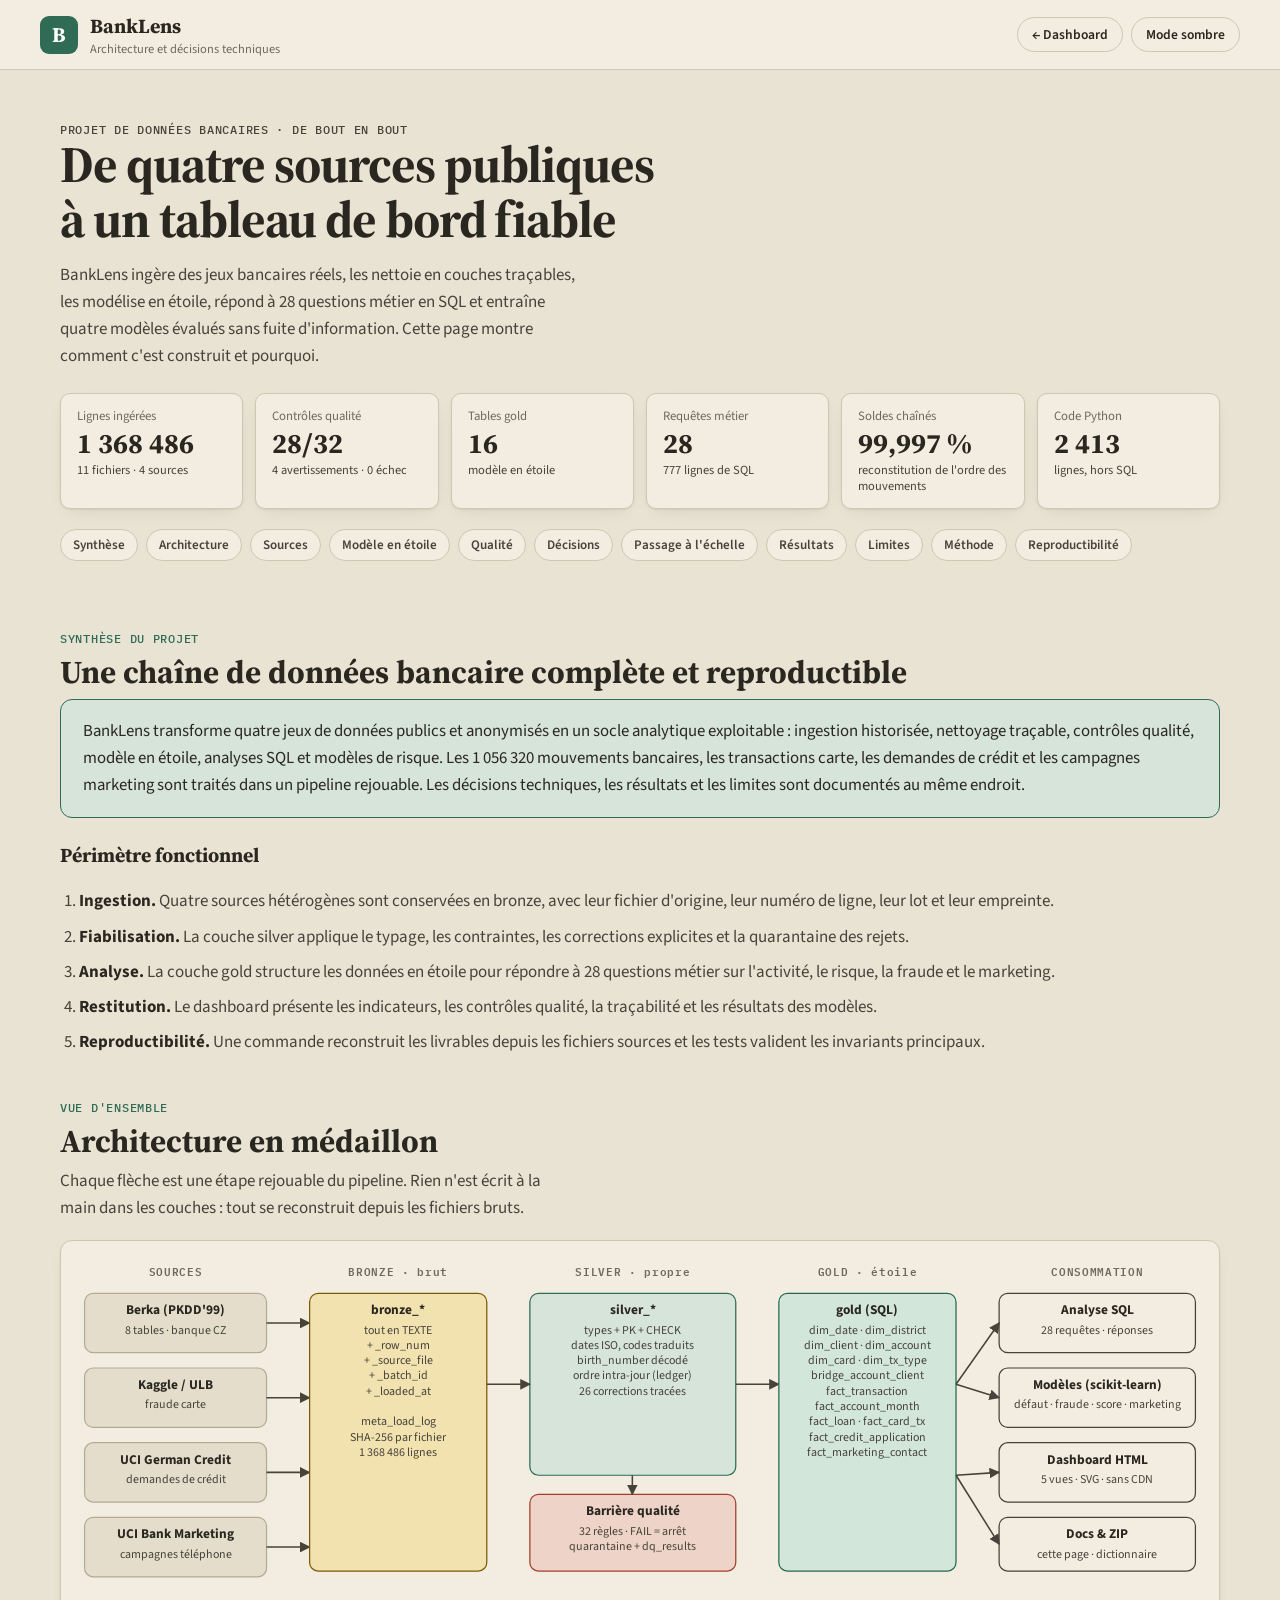
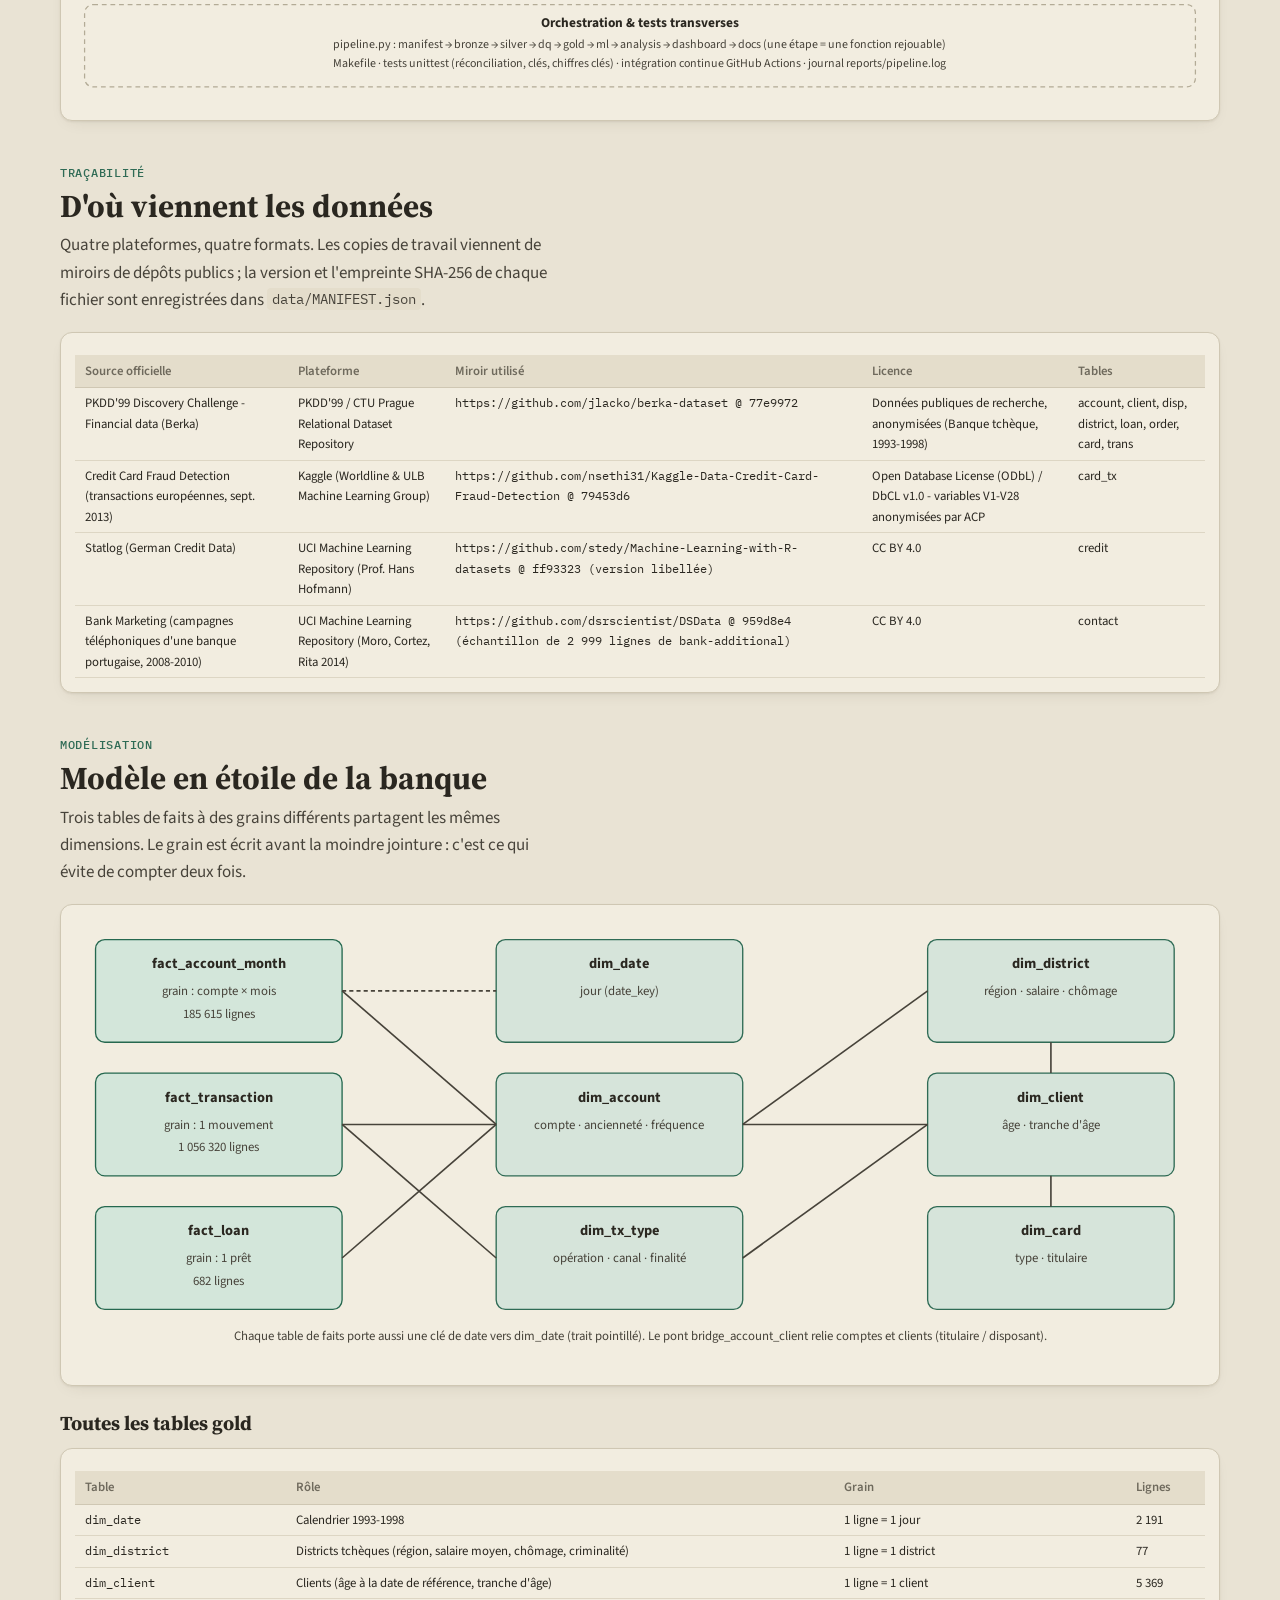
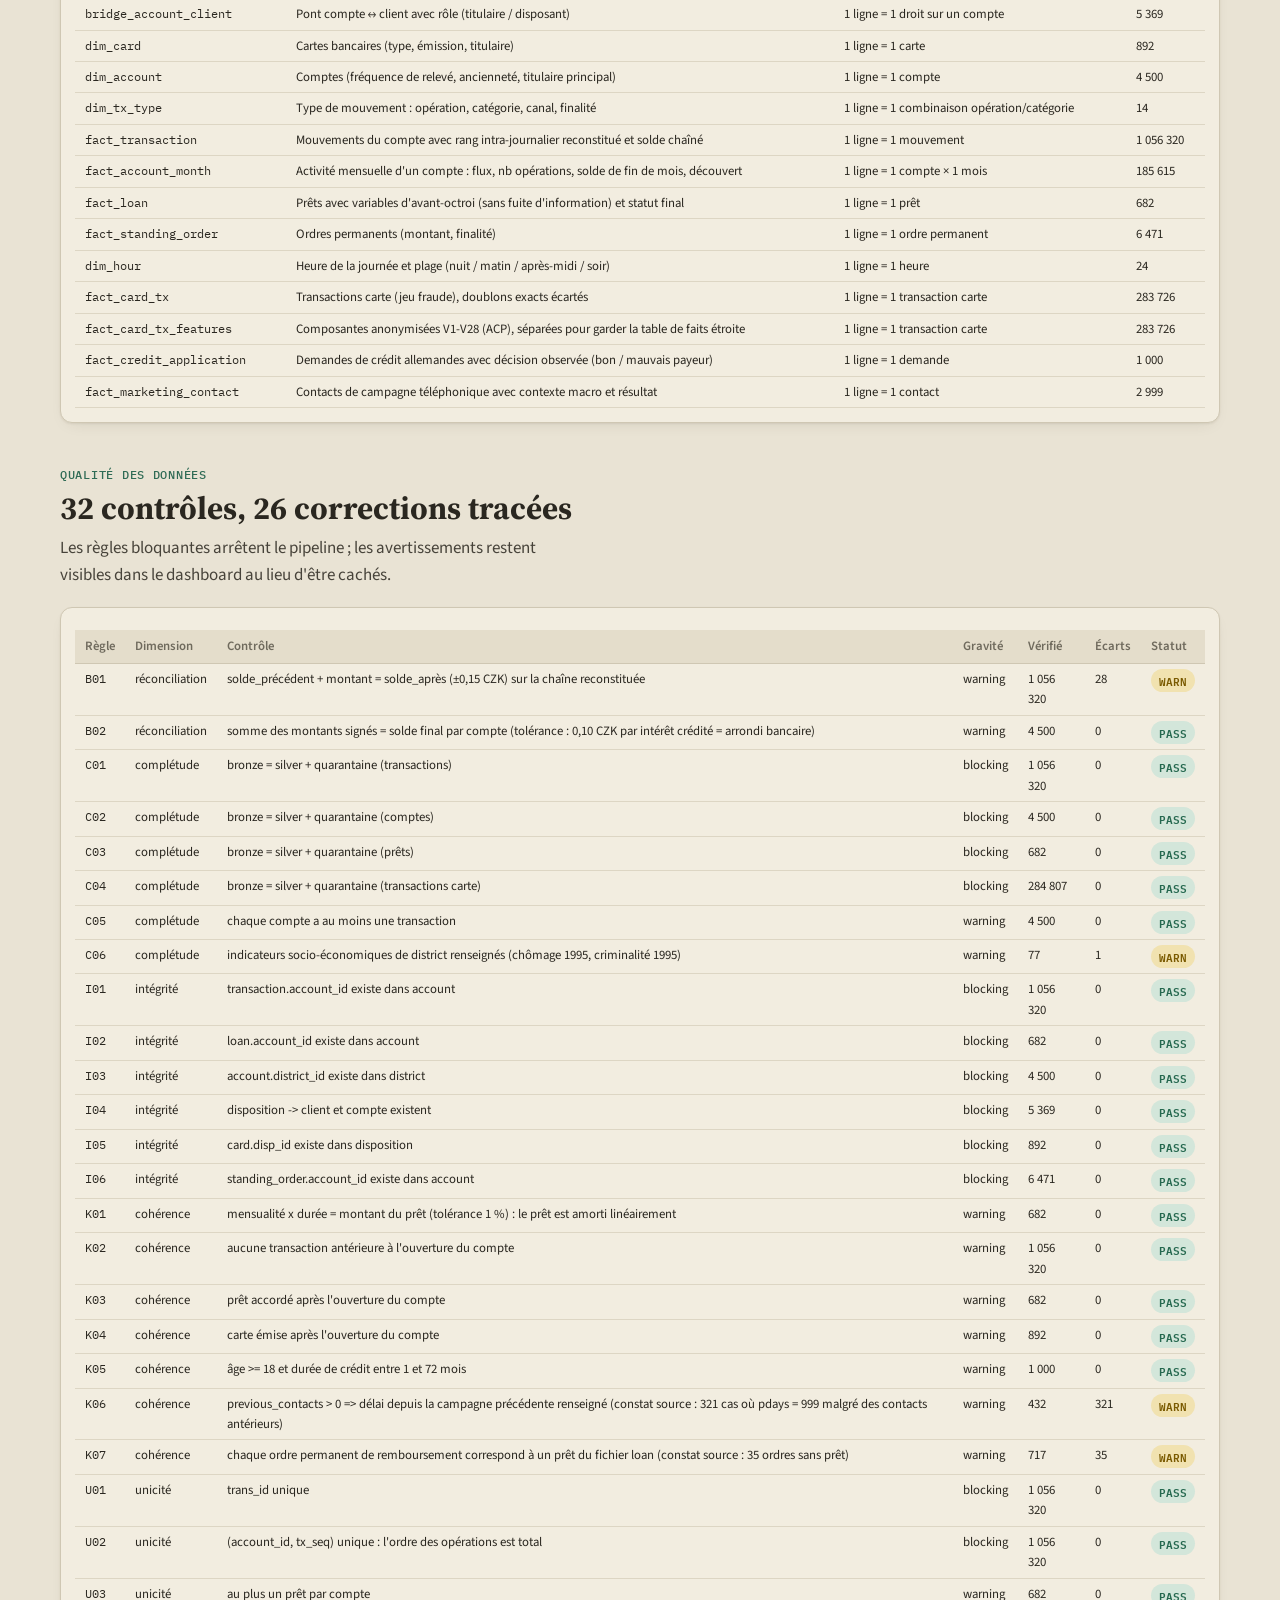
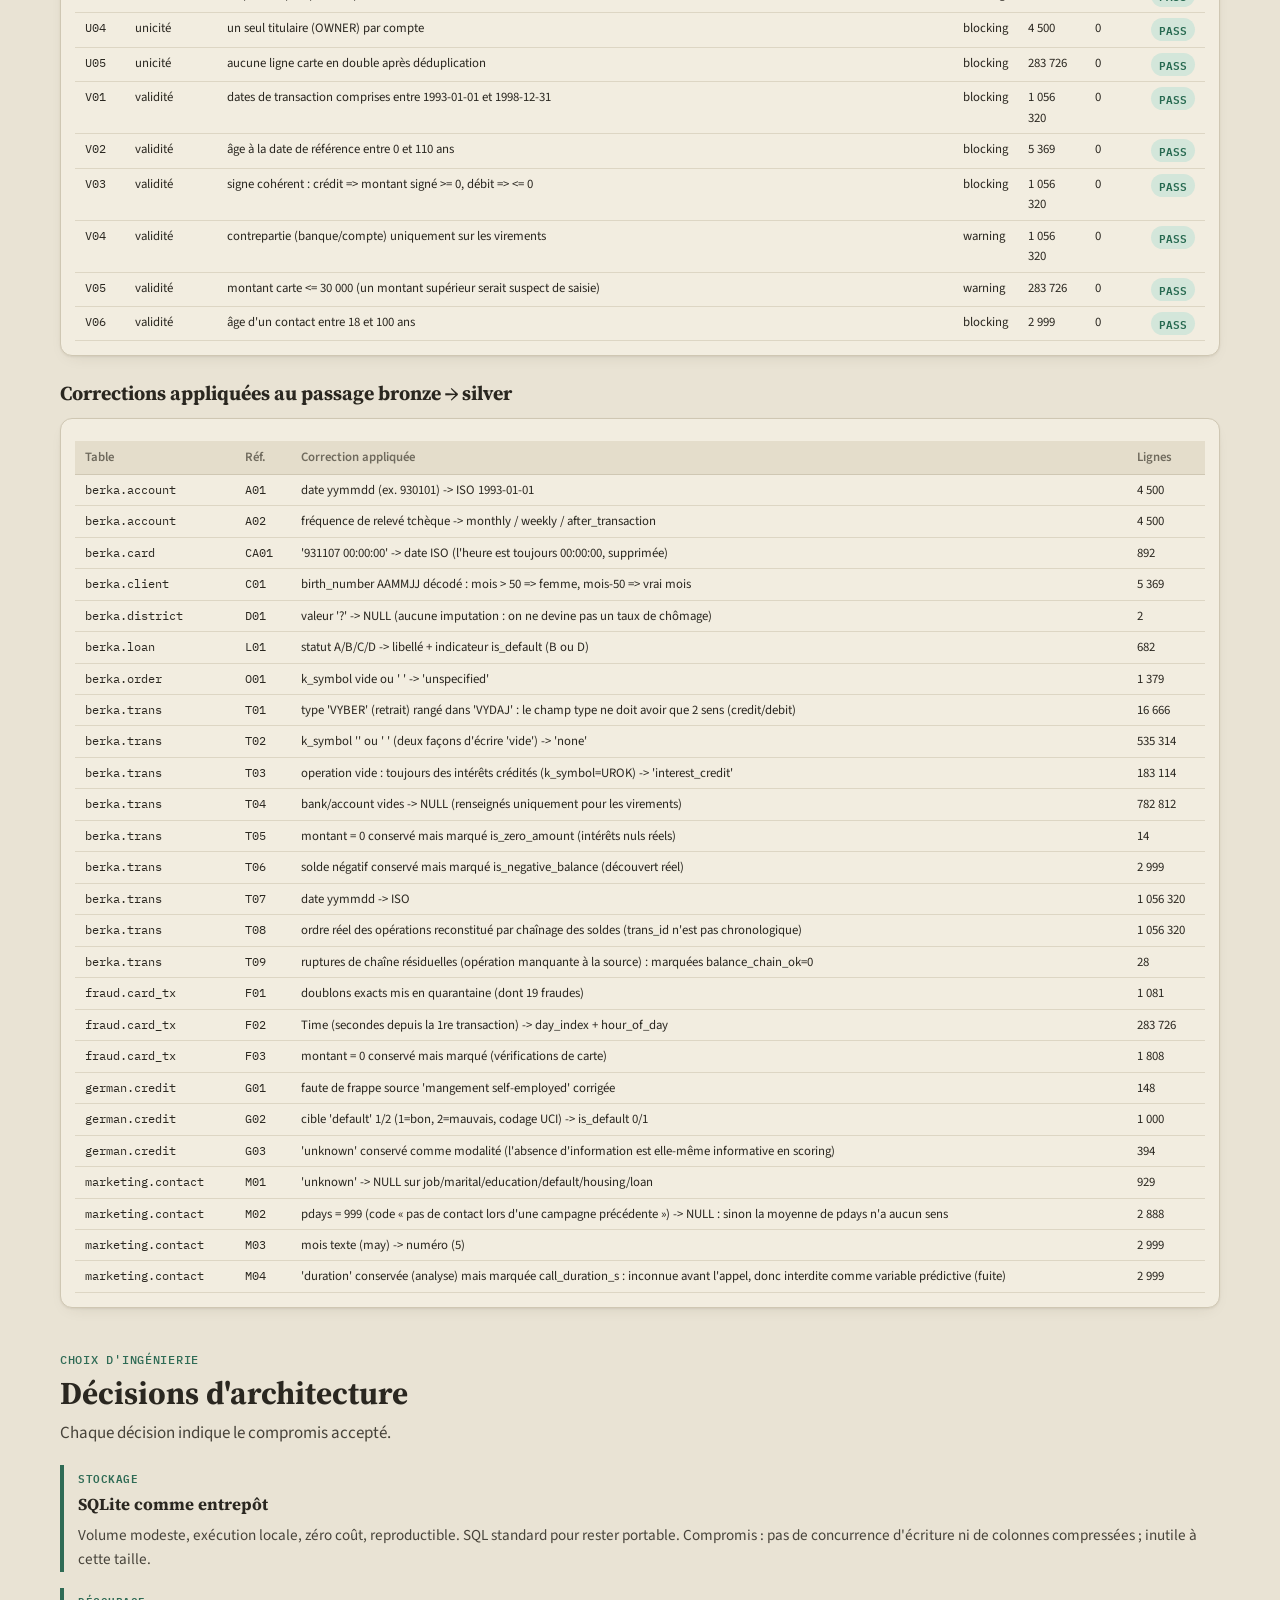
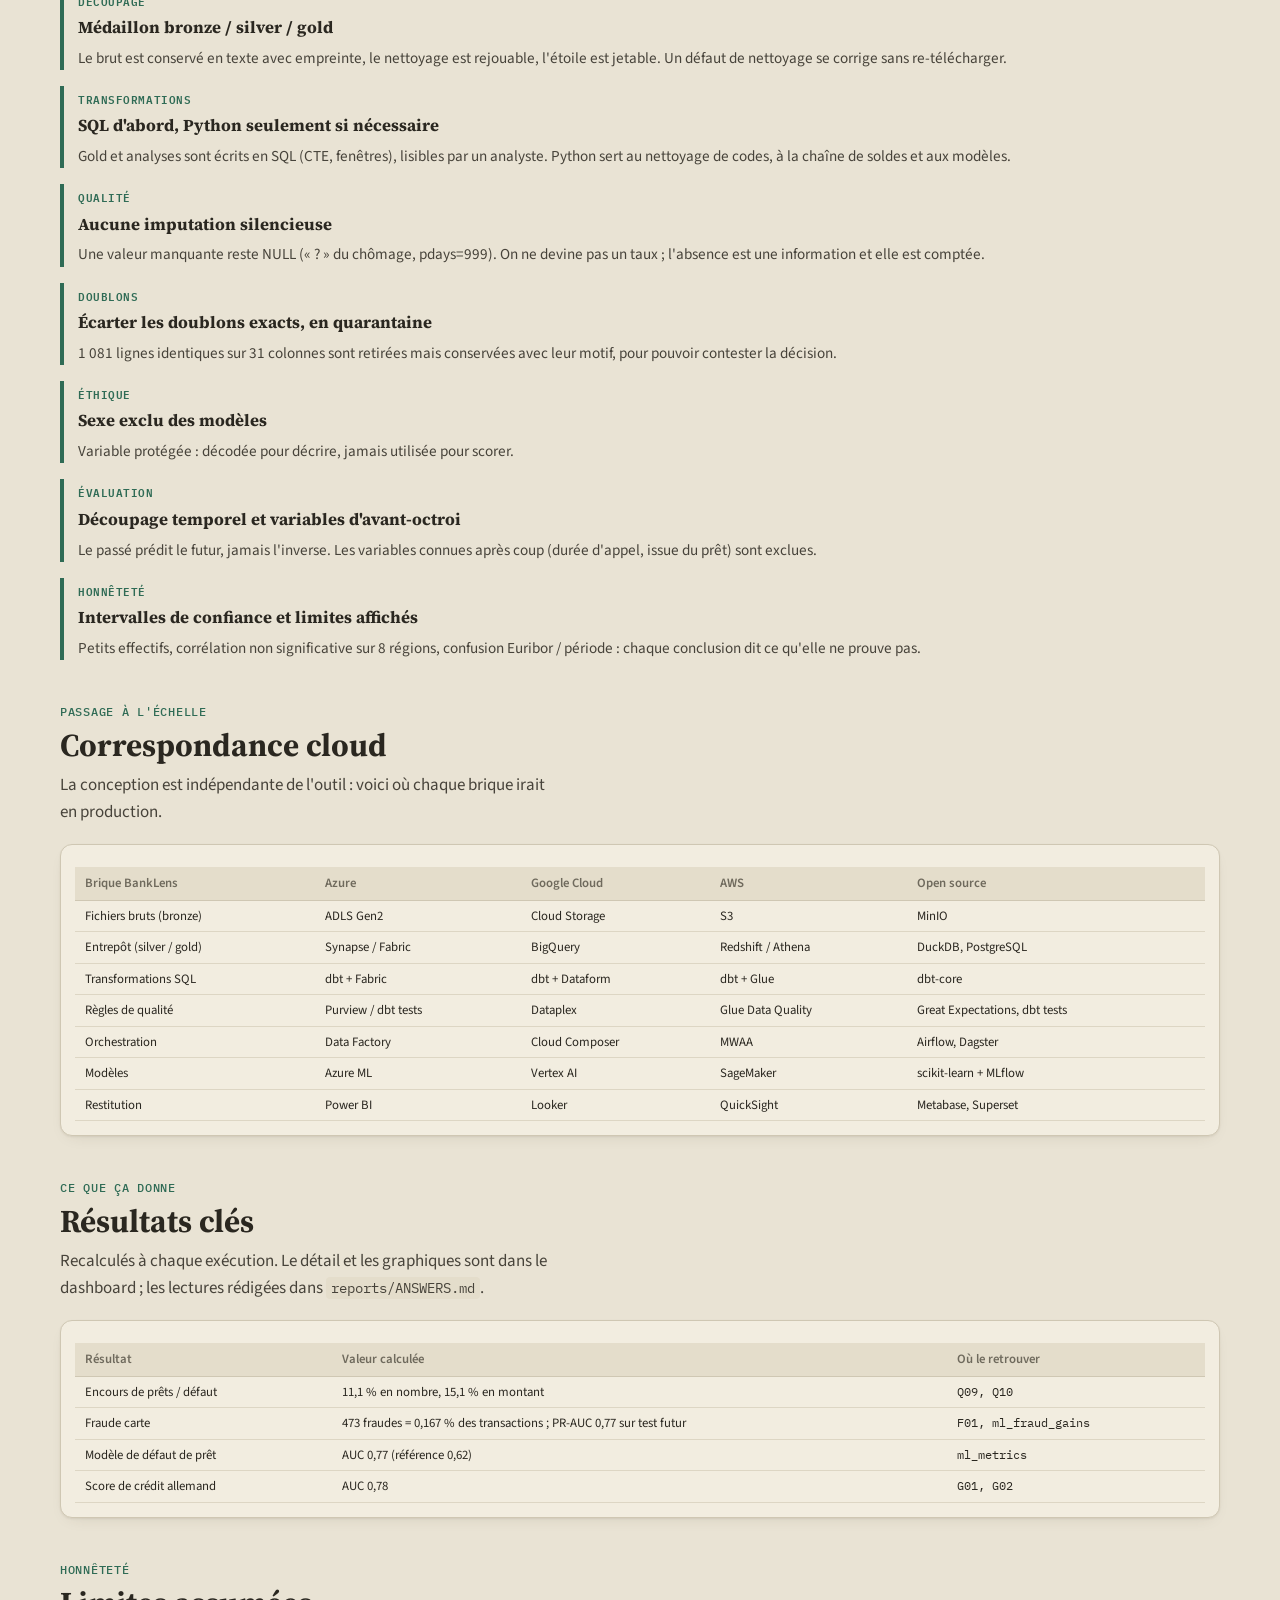
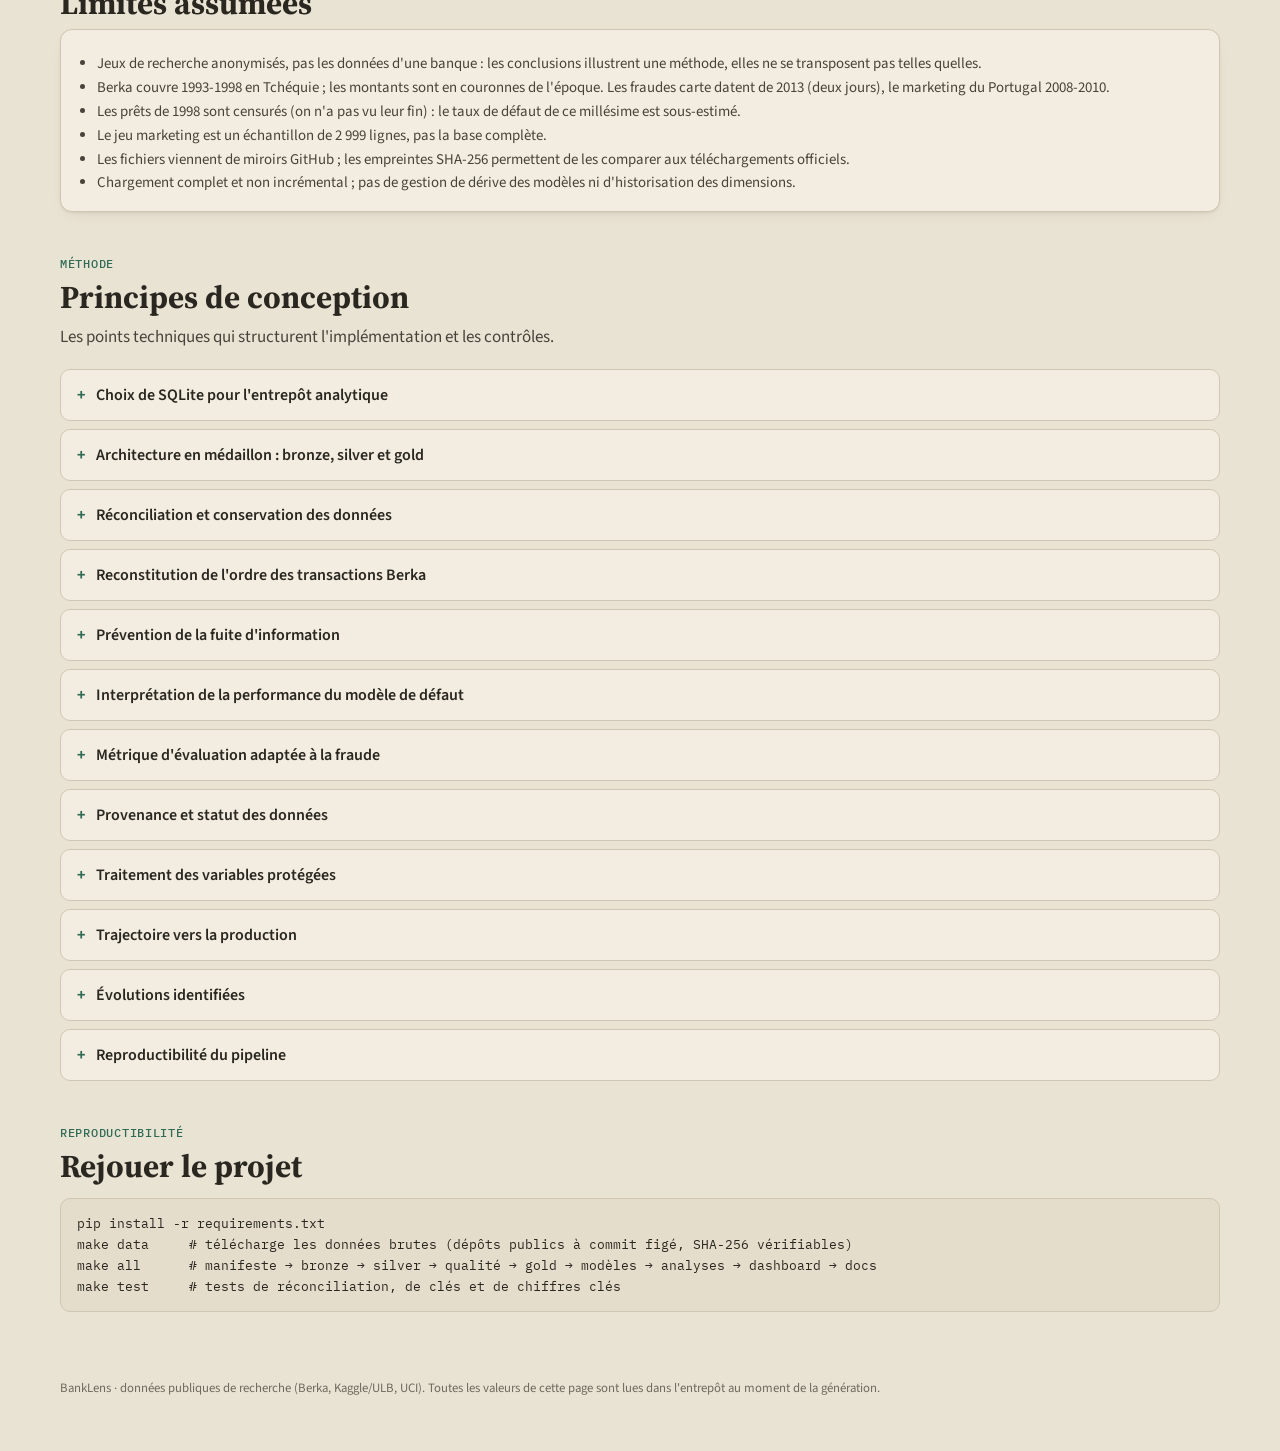
==== commit 27ed6d28: "Present architecture as a professional project" ====
--- a/dashboard/architecture.html
+++ b/dashboard/architecture.html
@@ -83,16 +83,16 @@
 <h1>De quatre sources publiques à un tableau de bord fiable</h1>
 <p>BankLens ingère des jeux bancaires réels, les nettoie en couches traçables, les modélise en étoile, répond à 28 questions métier en SQL et entraîne quatre modèles évalués sans fuite d'information. Cette page montre comment c'est construit et pourquoi.</p>
 <div class="hn"><div class="kpi"><div class="kl">Lignes ingérées</div><div class="kv">1 368 486</div><div class="ks">11 fichiers · 4 sources</div></div><div class="kpi"><div class="kl">Contrôles qualité</div><div class="kv">28/32</div><div class="ks">4 avertissements · 0 échec</div></div><div class="kpi"><div class="kl">Tables gold</div><div class="kv">16</div><div class="ks">modèle en étoile</div></div><div class="kpi"><div class="kl">Requêtes métier</div><div class="kv">28</div><div class="ks">777 lignes de SQL</div></div><div class="kpi"><div class="kl">Soldes chaînés</div><div class="kv">99,997&nbsp;%</div><div class="ks">reconstitution de l'ordre des mouvements</div></div><div class="kpi"><div class="kl">Code Python</div><div class="kv">2 413</div><div class="ks">lignes, hors SQL</div></div></div>
-<nav class="toc" aria-label="Sommaire"><a href="#pitch">Pitch</a><a href="#archi">Architecture</a><a href="#lineage">Sources</a><a href="#etoile">Modèle en étoile</a><a href="#qualite">Qualité</a><a href="#adr">Décisions</a><a href="#cloud">Cloud</a><a href="#resultats">Résultats</a><a href="#limites">Limites</a><a href="#qa">Questions</a><a href="#rejouer">Rejouer</a></nav></section>
+<nav class="toc" aria-label="Sommaire"><a href="#synthese">Synthèse</a><a href="#archi">Architecture</a><a href="#lineage">Sources</a><a href="#etoile">Modèle en étoile</a><a href="#qualite">Qualité</a><a href="#adr">Décisions</a><a href="#cloud">Passage à l'échelle</a><a href="#resultats">Résultats</a><a href="#limites">Limites</a><a href="#methodes">Méthode</a><a href="#rejouer">Reproductibilité</a></nav></section>
 
-<section class="blk" id="pitch"><h2>Pitch en 60 secondes</h2>
-<div class="pitch"><p>« J'ai construit une plateforme de données bancaires de bout en bout à partir de quatre jeux publics réels : une banque tchèque avec 1 056 320 mouvements, de la fraude carte, du crédit et du marketing. Les données brutes sont conservées telles quelles, puis nettoyées en SQL et Python avec 32 contrôles qualité qui bloquent le pipeline en cas d'échec ; rien n'est perdu, les rejets sont en quarantaine. J'ai modélisé le tout en étoile, répondu à 28 questions métier, et entraîné des modèles de risque en évitant la fuite d'information. Le défaut de prêt atteint 11,1&nbsp;% et la fraude 0,167&nbsp;% des transactions. Tout se rejoue en une commande et chaque conclusion indique ses limites. »</p></div>
-<h3 style="margin:22px 0 4px">Déroulé en 5 minutes</h3>
-<ol class="walk"><li><b>Le besoin (30 s).</b> Quatre sources hétérogènes, des questions de pilotage : risque, fraude, usage, marketing.</li>
-<li><b>L'architecture (1 min).</b> Schéma ci-dessous : bronze en texte pour ne rien perdre, silver typé avec barrière qualité, gold en étoile.</li>
-<li><b>Le piège le plus instructif (1 min).</b> L'ordre des transactions Berka : reconstruction par chaînage de soldes, 99,997&nbsp;% de réussite.</li>
-<li><b>Les résultats (1 min 30).</b> Ouvrir le dashboard : effort de remboursement et défaut, fraude de nuit, score de crédit.</li>
-<li><b>Les limites (1 min).</b> Petits effectifs, censure des prêts récents, jeux de recherche. Montrer qu'on sait ce que les chiffres ne prouvent pas.</li></ol></section>
+<section class="blk" id="synthese"><p class="kick">Synthèse du projet</p><h2>Une chaîne de données bancaire complète et reproductible</h2>
+<div class="pitch"><p>BankLens transforme quatre jeux de données publics et anonymisés en un socle analytique exploitable : ingestion historisée, nettoyage traçable, contrôles qualité, modèle en étoile, analyses SQL et modèles de risque. Les 1 056 320 mouvements bancaires, les transactions carte, les demandes de crédit et les campagnes marketing sont traités dans un pipeline rejouable. Les décisions techniques, les résultats et les limites sont documentés au même endroit.</p></div>
+<h3 style="margin:22px 0 4px">Périmètre fonctionnel</h3>
+<ol class="walk"><li><b>Ingestion.</b> Quatre sources hétérogènes sont conservées en bronze, avec leur fichier d'origine, leur numéro de ligne, leur lot et leur empreinte.</li>
+<li><b>Fiabilisation.</b> La couche silver applique le typage, les contraintes, les corrections explicites et la quarantaine des rejets.</li>
+<li><b>Analyse.</b> La couche gold structure les données en étoile pour répondre à 28 questions métier sur l'activité, le risque, la fraude et le marketing.</li>
+<li><b>Restitution.</b> Le dashboard présente les indicateurs, les contrôles qualité, la traçabilité et les résultats des modèles.</li>
+<li><b>Reproductibilité.</b> Une commande reconstruit les livrables depuis les fichiers sources et les tests valident les invariants principaux.</li></ol></section>
 
 <section class="blk" id="archi"><p class="kick">Vue d'ensemble</p><h2>Architecture en médaillon</h2><p class="lead">Chaque flèche est une étape rejouable du pipeline. Rien n'est écrit à la main dans les couches : tout se reconstruit depuis les fichiers bruts.</p>
 <div class="scroll"><svg class="arch" viewBox="0 0 1180 470" role="img" aria-label="Architecture BankLens : sources, bronze, silver, gold, consommation"><defs><marker id="ah" viewBox="0 0 10 10" refX="9" refY="5" markerWidth="7" markerHeight="7" orient="auto-start-reverse"><path d="M0,0 L10,5 L0,10 z" class="ahp"/></marker></defs><text class="ch2" x="105.0" y="22" text-anchor="middle">SOURCES</text><text class="ch2" x="337.5" y="22" text-anchor="middle">BRONZE · brut</text><text class="ch2" x="582.5" y="22" text-anchor="middle">SILVER · propre</text><text class="ch2" x="827.5" y="22" text-anchor="middle">GOLD · étoile</text><text class="ch2" x="1067.5" y="22" text-anchor="middle">CONSOMMATION</text><g><rect class="b-src" x="10" y="40" width="190" height="62" rx="9"/><text class="bt" x="105.0" y="62" text-anchor="middle">Berka (PKDD&#x27;99)</text><text class="bl" x="105.0" y="82" text-anchor="middle">8 tables · banque CZ</text></g><line class="ar" x1="200" y1="71" x2="245" y2="71" marker-end="url(#ah)"/><g><rect class="b-src" x="10" y="118" width="190" height="62" rx="9"/><text class="bt" x="105.0" y="140" text-anchor="middle">Kaggle / ULB</text><text class="bl" x="105.0" y="160" text-anchor="middle">fraude carte</text></g><line class="ar" x1="200" y1="149" x2="245" y2="149" marker-end="url(#ah)"/><g><rect class="b-src" x="10" y="196" width="190" height="62" rx="9"/><text class="bt" x="105.0" y="218" text-anchor="middle">UCI German Credit</text><text class="bl" x="105.0" y="238" text-anchor="middle">demandes de crédit</text></g><line class="ar" x1="200" y1="227" x2="245" y2="227" marker-end="url(#ah)"/><g><rect class="b-src" x="10" y="274" width="190" height="62" rx="9"/><text class="bt" x="105.0" y="296" text-anchor="middle">UCI Bank Marketing</text><text class="bl" x="105.0" y="316" text-anchor="middle">campagnes téléphone</text></g><line class="ar" x1="200" y1="305" x2="245" y2="305" marker-end="url(#ah)"/><g><rect class="b-br" x="245" y="40" width="185" height="290" rx="9"/><text class="bt" x="337.5" y="62" text-anchor="middle">bronze_*</text><text class="bl" x="337.5" y="82" text-anchor="middle">tout en TEXTE</text><text class="bl" x="337.5" y="98" text-anchor="middle">+ _row_num</text><text class="bl" x="337.5" y="114" text-anchor="middle">+ _source_file</text><text class="bl" x="337.5" y="130" text-anchor="middle">+ _batch_id</text><text class="bl" x="337.5" y="146" text-anchor="middle">+ _loaded_at</text><text class="bl" x="337.5" y="162" text-anchor="middle"></text><text class="bl" x="337.5" y="178" text-anchor="middle">meta_load_log</text><text class="bl" x="337.5" y="194" text-anchor="middle">SHA-256 par fichier</text><text class="bl" x="337.5" y="210" text-anchor="middle">1 368 486 lignes</text></g><g><rect class="b-si" x="475" y="40" width="215" height="190" rx="9"/><text class="bt" x="582.5" y="62" text-anchor="middle">silver_*</text><text class="bl" x="582.5" y="82" text-anchor="middle">types + PK + CHECK</text><text class="bl" x="582.5" y="98" text-anchor="middle">dates ISO, codes traduits</text><text class="bl" x="582.5" y="114" text-anchor="middle">birth_number décodé</text><text class="bl" x="582.5" y="130" text-anchor="middle">ordre intra-jour (ledger)</text><text class="bl" x="582.5" y="146" text-anchor="middle">26 corrections tracées</text></g><line class="ar" x1="430" y1="135" x2="475" y2="135" marker-end="url(#ah)"/><g><rect class="b-dq" x="475" y="250" width="215" height="80" rx="9"/><text class="bt" x="582.5" y="272" text-anchor="middle">Barrière qualité</text><text class="bl" x="582.5" y="292" text-anchor="middle">32 règles · FAIL = arrêt</text><text class="bl" x="582.5" y="308" text-anchor="middle">quarantaine + dq_results</text></g><line class="ar" x1="582" y1="230" x2="582" y2="250" marker-end="url(#ah)"/><line class="ar" x1="690" y1="135" x2="735" y2="135" marker-end="url(#ah)"/><g><rect class="b-go" x="735" y="40" width="185" height="290" rx="9"/><text class="bt" x="827.5" y="62" text-anchor="middle">gold (SQL)</text><text class="bl" x="827.5" y="82" text-anchor="middle">dim_date · dim_district</text><text class="bl" x="827.5" y="98" text-anchor="middle">dim_client · dim_account</text><text class="bl" x="827.5" y="114" text-anchor="middle">dim_card · dim_tx_type</text><text class="bl" x="827.5" y="130" text-anchor="middle">bridge_account_client</text><text class="bl" x="827.5" y="146" text-anchor="middle">fact_transaction</text><text class="bl" x="827.5" y="162" text-anchor="middle">fact_account_month</text><text class="bl" x="827.5" y="178" text-anchor="middle">fact_loan · fact_card_tx</text><text class="bl" x="827.5" y="194" text-anchor="middle">fact_credit_application</text><text class="bl" x="827.5" y="210" text-anchor="middle">fact_marketing_contact</text></g><g><rect class="b-co" x="965" y="40" width="205" height="62" rx="9"/><text class="bt" x="1067.5" y="62" text-anchor="middle">Analyse SQL</text><text class="bl" x="1067.5" y="82" text-anchor="middle">28 requêtes · réponses</text></g><g><rect class="b-co" x="965" y="118" width="205" height="62" rx="9"/><text class="bt" x="1067.5" y="140" text-anchor="middle">Modèles (scikit-learn)</text><text class="bl" x="1067.5" y="160" text-anchor="middle">défaut · fraude · score · marketing</text></g><g><rect class="b-co" x="965" y="196" width="205" height="62" rx="9"/><text class="bt" x="1067.5" y="218" text-anchor="middle">Dashboard HTML</text><text class="bl" x="1067.5" y="238" text-anchor="middle">5 vues · SVG · sans CDN</text></g><g><rect class="b-co" x="965" y="274" width="205" height="56" rx="9"/><text class="bt" x="1067.5" y="296" text-anchor="middle">Docs &amp; ZIP</text><text class="bl" x="1067.5" y="316" text-anchor="middle">cette page · dictionnaire</text></g><line class="ar" x1="920" y1="135" x2="965" y2="71" marker-end="url(#ah)"/><line class="ar" x1="920" y1="135" x2="965" y2="149" marker-end="url(#ah)"/><line class="ar" x1="920" y1="230" x2="965" y2="227" marker-end="url(#ah)"/><line class="ar" x1="920" y1="230" x2="965" y2="302" marker-end="url(#ah)"/><rect class="b-or" x="10" y="365" width="1160" height="86" rx="9"/><text class="bt" x="590" y="388" text-anchor="middle">Orchestration &amp; tests transverses</text><text class="bl" x="590" y="410" text-anchor="middle">pipeline.py : manifest → bronze → silver → dq → gold → ml → analysis → dashboard → docs (une étape = une fonction rejouable)</text><text class="bl" x="590" y="430" text-anchor="middle">Makefile · tests unittest (réconciliation, clés, chiffres clés) · intégration continue GitHub Actions · journal reports/pipeline.log</text></svg></div></section>
@@ -117,7 +117,7 @@
 
 <section class="blk" id="limites"><p class="kick">Honnêteté</p><h2>Limites assumées</h2><div class="box"><ul><li>Jeux de recherche anonymisés, pas les données d&#x27;une banque : les conclusions illustrent une méthode, elles ne se transposent pas telles quelles.</li><li>Berka couvre 1993-1998 en Tchéquie ; les montants sont en couronnes de l&#x27;époque. Les fraudes carte datent de 2013 (deux jours), le marketing du Portugal 2008-2010.</li><li>Les prêts de 1998 sont censurés (on n&#x27;a pas vu leur fin) : le taux de défaut de ce millésime est sous-estimé.</li><li>Le jeu marketing est un échantillon de 2 999 lignes, pas la base complète.</li><li>Les fichiers viennent de miroirs GitHub ; les empreintes SHA-256 permettent de les comparer aux téléchargements officiels.</li><li>Chargement complet et non incrémental ; pas de gestion de dérive des modèles ni d&#x27;historisation des dimensions.</li></ul></div></section>
 
-<section class="blk" id="qa"><p class="kick">Préparation</p><h2>Questions probables de l'entretien</h2><p class="lead">Réponses courtes, à reformuler avec tes mots.</p><details class='qa'><summary>Pourquoi SQLite et pas Snowflake / BigQuery / Databricks ?</summary><p>Parce que le volume (≈ 1,4 M de lignes, ≈ 160 Mo) ne justifie pas un entrepôt cloud, et que SQLite rend le projet reproductible en une commande, sans compte ni coût. Ce qui compte, c'est l'architecture et le SQL, qui sont portables : tout est en SQL standard (CTE, fenêtres) et la page « correspondance cloud » montre où chaque brique irait. Le passage à BigQuery ou Snowflake est un changement de connecteur et de dialecte, pas de conception.</p></details><details class='qa'><summary>Pourquoi une architecture en médaillon (bronze / silver / gold) ?</summary><p>Chaque couche répond à une question différente. Bronze : « qu'ai-je reçu ? » (tout en texte, rien perdu, lot et empreinte SHA-256). Silver : « que vaut cette donnée ? » (types, règles, corrections tracées, rejets en quarantaine). Gold : « comment l'analyser ? » (modèle en étoile). On peut rejouer silver ou gold sans re-télécharger, et on peut toujours remonter d'un chiffre du dashboard jusqu'à la ligne source.</p></details><details class='qa'><summary>Comment avez-vous vérifié que le nettoyage ne perd rien ?</summary><p>Par une réconciliation automatique : bronze = silver + quarantaine pour chaque table (règles C01-C06, bloquantes). Les 1 081 lignes écartées (doublons exacts du jeu de fraude) sont conservées avec leur motif. Les 26 corrections (dates, libellés tchèques, valeurs « ? ») sont listées avec le nombre de lignes touchées. Si une règle bloquante échoue, le pipeline s'arrête.</p></details><details class='qa'><summary>Quel est le principal piège des données Berka ?</summary><p>L'ordre des transactions. L'identifiant n'est pas chronologique et plusieurs opérations tombent le même jour : un tri par date seule ne reconstitue pas le solde. J'ai reconstitué l'ordre intra-journalier en chaînant les soldes (chaque solde = solde précédent + montant) : 99,997&nbsp;% des lignes se chaînent. Les 28 ruptures restantes (14 comptes) sont signalées par la règle B01 en avertissement et non masquées.</p></details><details class='qa'><summary>Comment avez-vous évité la fuite d&#x27;information (data leakage) ?</summary><p>Trois endroits. (1) Pour le modèle de défaut de prêt, les variables sont calculées uniquement sur la période précédant l'octroi (préfixe pre_). (2) Pour la fraude, le découpage est temporel (apprentissage sur le passé, test sur le futur) et non aléatoire. (3) Pour le marketing, la durée d'appel est exclue du modèle : elle n'est connue qu'après l'appel et fait passer l'AUC de 0,75 à 0,93, ce que je montre comme un contre-exemple.</p></details><details class='qa'><summary>Votre modèle de défaut a un AUC de 0,77 : est-ce bon ?</summary><p>C'est honnête, pas spectaculaire. Sur 682 prêts dont 76 défauts, l'AUC en validation croisée 5×5 est 0,77 avec un intervalle de confiance large, contre 0,62 pour la référence naïve (montant seul). Je le présente comme un outil de tri du risque (le cinquième quintile concentre plus de la moitié des défauts), pas comme un modèle prêt à décider seul. L'échantillon est petit : je le dis.</p></details><details class='qa'><summary>Pourquoi la précision / PR-AUC pour la fraude et pas l&#x27;accuracy ?</summary><p>Parce que la fraude représente 0,167&nbsp;% des transactions : un modèle qui répond toujours « légitime » aurait 99,8&nbsp;% d'exactitude et ne servirait à rien. Je mesure donc la PR-AUC (0,77) sur un test futur, et je convertis le seuil en coût : combien d'alertes, combien de fraudes captées, pour un coût de traitement par alerte.</p></details><details class='qa'><summary>Qu&#x27;est-ce qui est réel, qu&#x27;est-ce qui est simulé dans ce projet ?</summary><p>Rien n'est simulé. Les quatre jeux sont des données publiques réelles et anonymisées (Berka, Kaggle/ULB, UCI German Credit, UCI Bank Marketing). Les fichiers viennent de miroirs GitHub des jeux officiels, car le poste de travail ne pouvait pas joindre directement les sites d'origine ; la provenance exacte (dépôt, commit) et l'empreinte SHA-256 de chaque fichier sont dans le manifeste. Ce ne sont pas les données d'une banque cliente : ce sont des jeux de recherche, et je ne prétends pas le contraire.</p></details><details class='qa'><summary>Pourquoi le sexe du client n&#x27;est-il pas utilisé dans les modèles ?</summary><p>C'est une variable protégée. Elle est décodée dans la dimension client pour l'analyse descriptive, mais exclue de tous les scores. Même logique pour la tranche d'âge dans le scoring de crédit allemand : je la signale comme point d'attention réglementaire.</p></details><details class='qa'><summary>Comment passeriez-vous cela en production ?</summary><p>Orchestration avec Airflow ou Dagster, transformations SQL en dbt (les fichiers sql/ deviennent des modèles, les règles de qualité deviennent des tests), stockage objet pour la couche bronze, entrepôt cloud pour gold, BI via Power BI ou Looker. Il faudrait ajouter le chargement incrémental (aujourd'hui rechargement complet par lot), le suivi de dérive des modèles et la gestion des accès par ligne.</p></details><details class='qa'><summary>Que feriez-vous différemment avec plus de temps ?</summary><p>Un chargement incrémental avec SCD2 sur les dimensions, un modèle de survie pour les prêts (au lieu d'un indicateur binaire de défaut) afin de traiter la censure des prêts récents, un test de stabilité des variables (PSI) entre périodes, et un calibrage des probabilités avant tout usage décisionnel.</p></details><details class='qa'><summary>Comment un lecteur peut-il rejouer le projet ?</summary><p>Trois commandes : installer les dépendances, `make data` si les fichiers ne sont pas présents, puis `make all`. Le pipeline reconstruit l'entrepôt, exécute les 32 contrôles qualité, les 28 requêtes, les modèles, puis régénère le dashboard et cette page. Les tests unitaires vérifient la réconciliation, les clés et les chiffres clés.</p></details></section>
+<section class="blk" id="methodes"><p class="kick">Méthode</p><h2>Principes de conception</h2><p class="lead">Les points techniques qui structurent l'implémentation et les contrôles.</p><details class='qa'><summary>Choix de SQLite pour l&#x27;entrepôt analytique</summary><p>Parce que le volume (≈ 1,4 M de lignes, ≈ 160 Mo) ne justifie pas un entrepôt cloud, et que SQLite rend le projet reproductible en une commande, sans compte ni coût. Ce qui compte, c'est l'architecture et le SQL, qui sont portables : tout est en SQL standard (CTE, fenêtres) et la page « correspondance cloud » montre où chaque brique irait. Le passage à BigQuery ou Snowflake est un changement de connecteur et de dialecte, pas de conception.</p></details><details class='qa'><summary>Architecture en médaillon : bronze, silver et gold</summary><p>Chaque couche répond à une question différente. Bronze : « qu'ai-je reçu ? » (tout en texte, rien perdu, lot et empreinte SHA-256). Silver : « que vaut cette donnée ? » (types, règles, corrections tracées, rejets en quarantaine). Gold : « comment l'analyser ? » (modèle en étoile). On peut rejouer silver ou gold sans re-télécharger, et on peut toujours remonter d'un chiffre du dashboard jusqu'à la ligne source.</p></details><details class='qa'><summary>Réconciliation et conservation des données</summary><p>Par une réconciliation automatique : bronze = silver + quarantaine pour chaque table (règles C01-C06, bloquantes). Les 1 081 lignes écartées (doublons exacts du jeu de fraude) sont conservées avec leur motif. Les 26 corrections (dates, libellés tchèques, valeurs « ? ») sont listées avec le nombre de lignes touchées. Si une règle bloquante échoue, le pipeline s'arrête.</p></details><details class='qa'><summary>Reconstitution de l&#x27;ordre des transactions Berka</summary><p>L'ordre des transactions. L'identifiant n'est pas chronologique et plusieurs opérations tombent le même jour : un tri par date seule ne reconstitue pas le solde. J'ai reconstitué l'ordre intra-journalier en chaînant les soldes (chaque solde = solde précédent + montant) : 99,997&nbsp;% des lignes se chaînent. Les 28 ruptures restantes (14 comptes) sont signalées par la règle B01 en avertissement et non masquées.</p></details><details class='qa'><summary>Prévention de la fuite d&#x27;information</summary><p>Trois endroits. (1) Pour le modèle de défaut de prêt, les variables sont calculées uniquement sur la période précédant l'octroi (préfixe pre_). (2) Pour la fraude, le découpage est temporel (apprentissage sur le passé, test sur le futur) et non aléatoire. (3) Pour le marketing, la durée d'appel est exclue du modèle : elle n'est connue qu'après l'appel et fait passer l'AUC de 0,75 à 0,93, ce que je montre comme un contre-exemple.</p></details><details class='qa'><summary>Interprétation de la performance du modèle de défaut</summary><p>C'est honnête, pas spectaculaire. Sur 682 prêts dont 76 défauts, l'AUC en validation croisée 5×5 est 0,77 avec un intervalle de confiance large, contre 0,62 pour la référence naïve (montant seul). Je le présente comme un outil de tri du risque (le cinquième quintile concentre plus de la moitié des défauts), pas comme un modèle prêt à décider seul. L'échantillon est petit : je le dis.</p></details><details class='qa'><summary>Métrique d&#x27;évaluation adaptée à la fraude</summary><p>Parce que la fraude représente 0,167&nbsp;% des transactions : un modèle qui répond toujours « légitime » aurait 99,8&nbsp;% d'exactitude et ne servirait à rien. Je mesure donc la PR-AUC (0,77) sur un test futur, et je convertis le seuil en coût : combien d'alertes, combien de fraudes captées, pour un coût de traitement par alerte.</p></details><details class='qa'><summary>Provenance et statut des données</summary><p>Rien n'est simulé. Les quatre jeux sont des données publiques réelles et anonymisées (Berka, Kaggle/ULB, UCI German Credit, UCI Bank Marketing). Les fichiers viennent de miroirs GitHub des jeux officiels, car le poste de travail ne pouvait pas joindre directement les sites d'origine ; la provenance exacte (dépôt, commit) et l'empreinte SHA-256 de chaque fichier sont dans le manifeste. Ce ne sont pas les données d'une banque cliente : ce sont des jeux de recherche, et je ne prétends pas le contraire.</p></details><details class='qa'><summary>Traitement des variables protégées</summary><p>C'est une variable protégée. Elle est décodée dans la dimension client pour l'analyse descriptive, mais exclue de tous les scores. Même logique pour la tranche d'âge dans le scoring de crédit allemand : je la signale comme point d'attention réglementaire.</p></details><details class='qa'><summary>Trajectoire vers la production</summary><p>Orchestration avec Airflow ou Dagster, transformations SQL en dbt (les fichiers sql/ deviennent des modèles, les règles de qualité deviennent des tests), stockage objet pour la couche bronze, entrepôt cloud pour gold, BI via Power BI ou Looker. Il faudrait ajouter le chargement incrémental (aujourd'hui rechargement complet par lot), le suivi de dérive des modèles et la gestion des accès par ligne.</p></details><details class='qa'><summary>Évolutions identifiées</summary><p>Un chargement incrémental avec SCD2 sur les dimensions, un modèle de survie pour les prêts (au lieu d'un indicateur binaire de défaut) afin de traiter la censure des prêts récents, un test de stabilité des variables (PSI) entre périodes, et un calibrage des probabilités avant tout usage décisionnel.</p></details><details class='qa'><summary>Reproductibilité du pipeline</summary><p>Trois commandes : installer les dépendances, `make data` si les fichiers ne sont pas présents, puis `make all`. Le pipeline reconstruit l'entrepôt, exécute les 32 contrôles qualité, les 28 requêtes, les modèles, puis régénère le dashboard et cette page. Les tests unitaires vérifient la réconciliation, les clés et les chiffres clés.</p></details></section>
 
 <section class="blk" id="rejouer"><p class="kick">Reproductibilité</p><h2>Rejouer le projet</h2>
 <pre class="cmd">pip install -r requirements.txt
